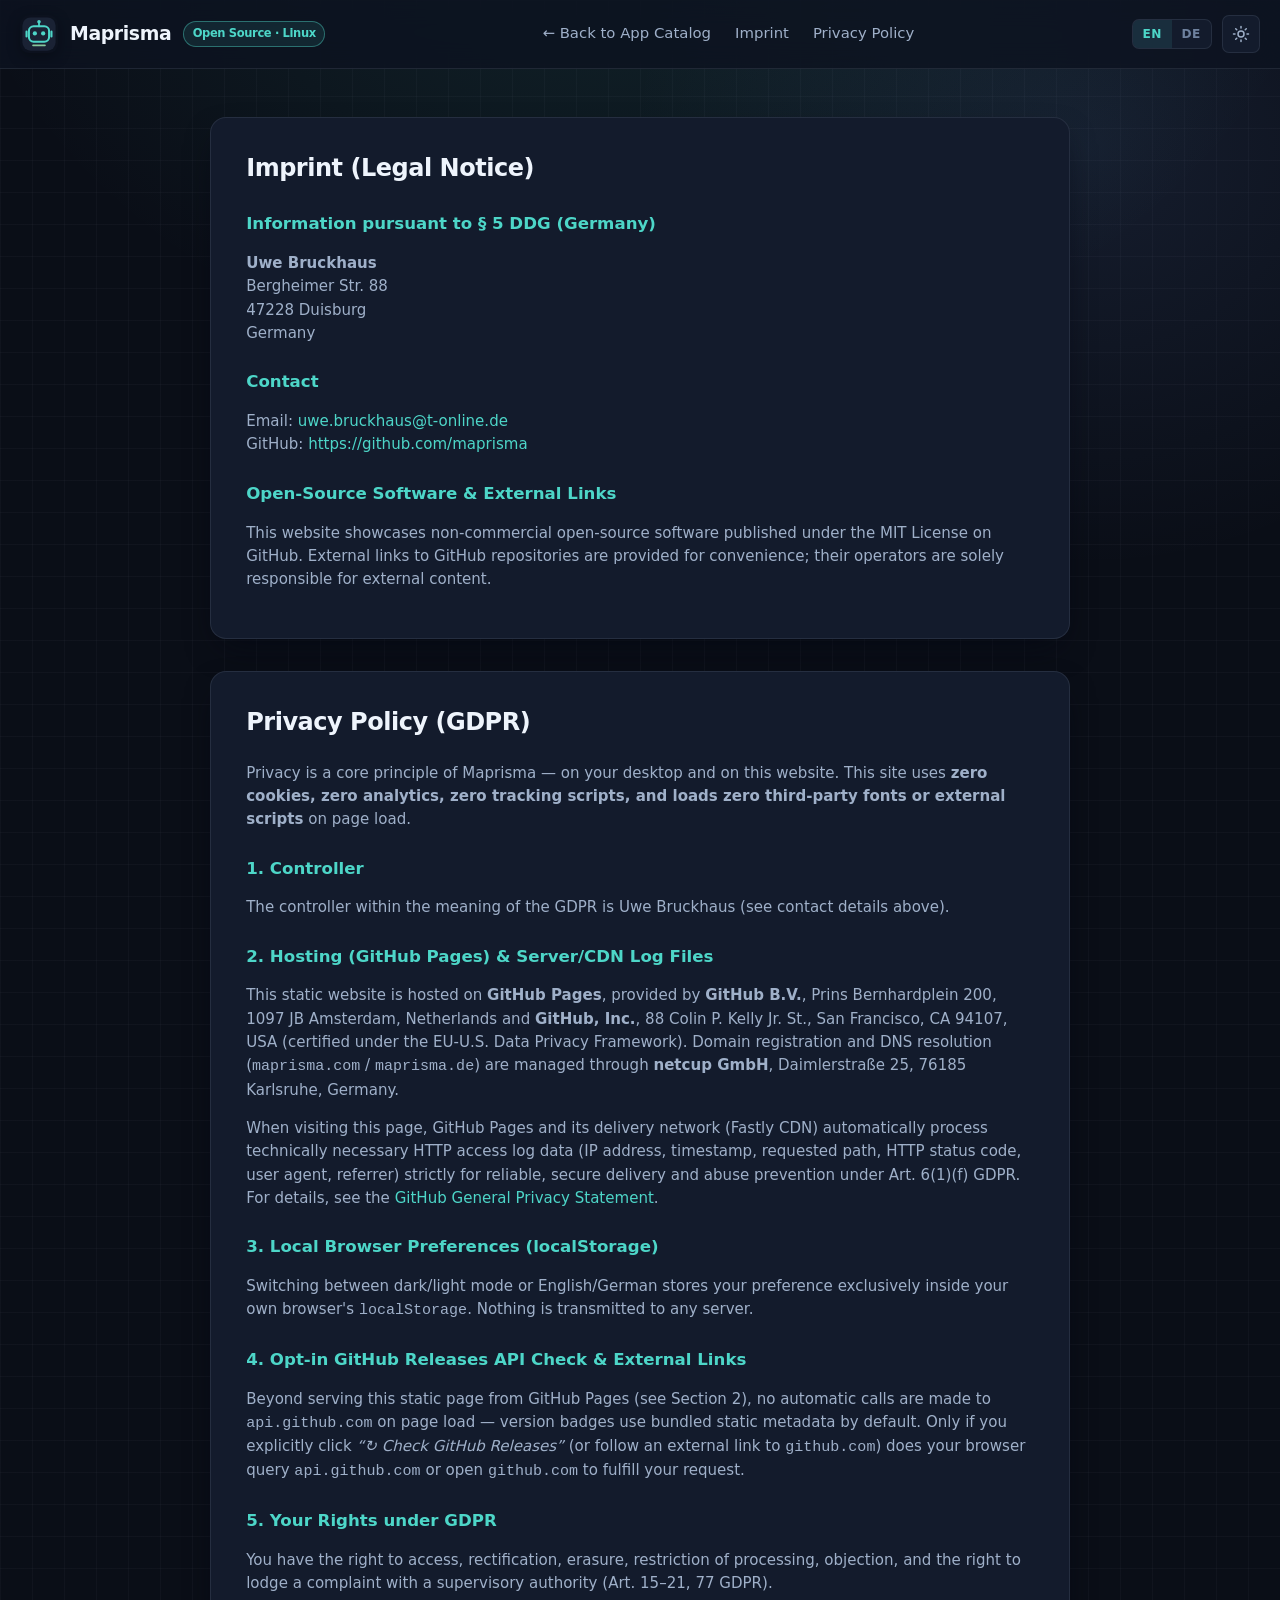
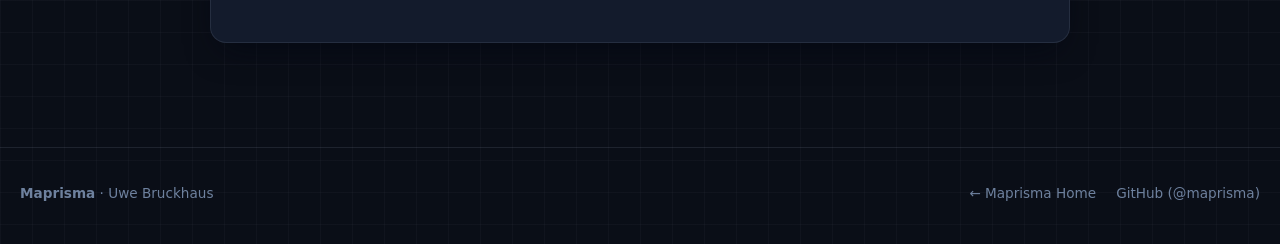
==== legal.html @ 556a0554 "Initial publish of Maprisma website" ====
<!DOCTYPE html>
<html lang="de">
<head>
  <meta charset="UTF-8" />
  <meta name="viewport" content="width=device-width, initial-scale=1.0" />
  <title>Maprisma — Impressum &amp; Datenschutz / Legal &amp; Privacy</title>
  <meta name="robots" content="noindex" />
  <link rel="icon" type="image/svg+xml" href="assets/icons/maprisma.svg" />
  <link rel="stylesheet" href="css/styles.css" />
</head>
<body>
  <header class="site-header">
    <div class="container nav-inner">
      <a href="index.html" class="brand">
        <img src="assets/icons/maprisma.svg" alt="Maprisma Logo" />
        <span>Maprisma</span>
        <span class="brand-badge">Open Source · Linux</span>
      </a>

      <nav class="nav-links" aria-label="Primary">
        <a href="index.html#apps" data-de="← Zurück zum App-Katalog" data-en="← Back to App Catalog">← Zurück zum App-Katalog</a>
        <a href="#impressum" data-de="Impressum" data-en="Imprint">Impressum</a>
        <a href="#privacy" data-de="Datenschutz" data-en="Privacy Policy">Datenschutz</a>
      </nav>

      <div class="nav-actions">
        <div class="lang-switch" role="group" aria-label="Language switcher">
          <button type="button" data-legal-lang="en">EN</button>
          <button type="button" data-legal-lang="de" class="active">DE</button>
        </div>

        <button
          type="button"
          id="legal-theme-toggle"
          class="icon-btn"
          title="Switch dark / light theme"
          aria-label="Switch dark or light theme"
        >
          <svg width="18" height="18" viewBox="0 0 24 24" fill="none" stroke="currentColor" stroke-width="2" stroke-linecap="round" stroke-linejoin="round">
            <circle cx="12" cy="12" r="4"></circle>
            <path d="M12 2v2M12 20v2M4.93 4.93l1.41 1.41M17.66 17.66l1.41 1.41M2 12h2M20 12h2M6.34 17.66l-1.41 1.41M19.07 4.93l-1.41 1.41"></path>
          </svg>
        </button>
      </div>
    </div>
  </header>

  <main class="legal-main">
    <div class="container">
      <!-- GERMAN VERSION -->
      <div id="legal-de">
        <section id="impressum" class="legal-card">
          <h1>Impressum</h1>

          <h3>Angaben gemäß § 5 DDG</h3>
          <p>
            <strong>Uwe Bruckhaus</strong><br />
            Bergheimer Str. 88<br />
            47228 Duisburg<br />
            Deutschland
          </p>

          <h3>Kontakt</h3>
          <p>
            E-Mail: <a href="mailto:uwe.bruckhaus@t-online.de" style="color: var(--accent-cyan);">uwe.bruckhaus@t-online.de</a><br />
            GitHub: <a href="https://github.com/maprisma" target="_blank" rel="noopener noreferrer" style="color: var(--accent-cyan);">https://github.com/maprisma</a>
          </p>

          <h3>Haftung für Inhalte &amp; Open-Source-Software</h3>
          <p>
            Diese Website stellt nicht-kommerzielle Open-Source-Software (veröffentlicht unter der MIT-Lizenz auf GitHub) vor. Für die Inhalte der eigenen Seiten bin ich nach den allgemeinen Gesetzen verantwortlich. Externe Links zu GitHub wurden zum Zeitpunkt der Verlinkung geprüft; für deren Inhalte sind ausschließlich deren Betreiber verantwortlich.
          </p>
        </section>

        <section id="privacy" class="legal-card">
          <h2>Datenschutzerklärung (DSGVO)</h2>
          <p>
            Der Schutz deiner persönlichen Daten ist Grundprinzip von Maprisma — sowohl in den Desktop-Apps als auch auf dieser Website. Diese Seite verwendet <strong>keine Cookies, kein Tracking, keine Analyse-Dienste und lädt beim Seitenaufruf keinerlei externe Schriftarten oder Skripte</strong>.
          </p>

          <h3>1. Verantwortlicher</h3>
          <p>
            Verantwortlicher im Sinne der Datenschutz-Grundverordnung (DSGVO) ist Uwe Bruckhaus (Kontaktdaten siehe Impressum oben).
          </p>

          <h3>2. Hosting über GitHub Pages &amp; Server-/CDN-Log-Dateien</h3>
          <p>
            Diese statische Website wird über <strong>GitHub Pages</strong> bereitgestellt, einen Dienst der <strong>GitHub B.V.</strong>, Prins Bernhardplein 200, 1097 JB Amsterdam, Niederlande bzw. der <strong>GitHub, Inc.</strong>, 88 Colin P. Kelly Jr. St., San Francisco, CA 94107, USA (zertifiziert nach dem EU-U.S. Data Privacy Framework). Die Domainregistrierung und DNS-Auflösung (<code>maprisma.com</code> / <code>maprisma.de</code>) erfolgen über die <strong>netcup GmbH</strong>, Daimlerstraße 25, 76185 Karlsruhe, Deutschland.
          </p>
          <p>
            Beim Aufruf dieser Webseite erfassen die Server bzw. das ausliefernde CDN (GitHub Pages / Fastly) technisch notwendige Zugriffsdaten in Server-Log-Dateien:
          </p>
          <ul>
            <li>IP-Adresse des anfragenden Geräts</li>
            <li>Datum und Uhrzeit der Anfrage</li>
            <li>Aufgerufene Datei / URL und HTTP-Statuscode</li>
            <li>Browsertyp/-version, Betriebssystem und ggf. Referrer-URL</li>
          </ul>
          <p>
            Rechtsgrundlage ist Art. 6 Abs. 1 lit. f DSGVO (berechtigtes Interesse an der sicheren, stabilen und performanten Bereitstellung der Website sowie der Abwehr von Missbrauch und Angriffen). Eine Zusammenführung dieser Daten mit anderen Datenquellen durch mich findet nicht statt. Weitere Informationen findest du in der <a href="https://docs.github.com/de/site-policy/privacy-policies/github-general-privacy-statement" target="_blank" rel="noopener noreferrer" style="color: var(--accent-cyan);">Datenschutzerklärung von GitHub</a>.
          </p>

          <h3>3. Lokale Einstellungen im Browser (localStorage)</h3>
          <p>
            Wenn du das Farbschema (Dunkel/Hell) oder die Sprache (DE/EN) umschaltest, speichert dein Browser diese Auswahl rein lokal auf deinem Gerät (<code>localStorage</code>). Es werden dabei keine Daten an Server übertragen.
          </p>

          <h3>4. Optionale Abfrage der GitHub-API &amp; externe Links</h3>
          <p>
            Abgesehen von der Auslieferung dieser statischen Webseite über GitHub Pages (siehe Abschnitt 2) werden beim Seitenaufruf <strong>keine</strong> automatischen Anfragen an die GitHub-API gestellt — Versionsangaben stammen standardmäßig aus den lokal eingebundenen Seitendaten. Erst wenn du aktiv auf die Schaltfläche <em>„↻ GitHub-Releases prüfen“</em> klickst (oder einem externen Link zu <code>github.com</code> folgst), fragt dein Browser <code>api.github.com</code> bzw. <code>github.com</code> ab (Art. 6 Abs. 1 lit. a/b DSGVO auf deinen ausdrücklichen Abruf hin).
          </p>

          <h3>5. Deine Rechte</h3>
          <p>
            Dir stehen nach der DSGVO die Rechte auf Auskunft (Art. 15), Berichtigung (Art. 16), Löschung (Art. 17), Einschränkung der Verarbeitung (Art. 18), Widerspruch (Art. 21) sowie Beschwerde bei einer Datenschutz-Aufsichtsbehörde (Art. 77 DSGVO) zu.
          </p>
        </section>
      </div>

      <!-- ENGLISH VERSION -->
      <div id="legal-en" style="display: none;">
        <section class="legal-card">
          <h1>Imprint (Legal Notice)</h1>

          <h3>Information pursuant to § 5 DDG (Germany)</h3>
          <p>
            <strong>Uwe Bruckhaus</strong><br />
            Bergheimer Str. 88<br />
            47228 Duisburg<br />
            Germany
          </p>

          <h3>Contact</h3>
          <p>
            Email: <a href="mailto:uwe.bruckhaus@t-online.de" style="color: var(--accent-cyan);">uwe.bruckhaus@t-online.de</a><br />
            GitHub: <a href="https://github.com/maprisma" target="_blank" rel="noopener noreferrer" style="color: var(--accent-cyan);">https://github.com/maprisma</a>
          </p>

          <h3>Open-Source Software &amp; External Links</h3>
          <p>
            This website showcases non-commercial open-source software published under the MIT License on GitHub. External links to GitHub repositories are provided for convenience; their operators are solely responsible for external content.
          </p>
        </section>

        <section class="legal-card">
          <h2>Privacy Policy (GDPR)</h2>
          <p>
            Privacy is a core principle of Maprisma — on your desktop and on this website. This site uses <strong>zero cookies, zero analytics, zero tracking scripts, and loads zero third-party fonts or external scripts</strong> on page load.
          </p>

          <h3>1. Controller</h3>
          <p>
            The controller within the meaning of the GDPR is Uwe Bruckhaus (see contact details above).
          </p>

          <h3>2. Hosting (GitHub Pages) &amp; Server/CDN Log Files</h3>
          <p>
            This static website is hosted on <strong>GitHub Pages</strong>, provided by <strong>GitHub B.V.</strong>, Prins Bernhardplein 200, 1097 JB Amsterdam, Netherlands and <strong>GitHub, Inc.</strong>, 88 Colin P. Kelly Jr. St., San Francisco, CA 94107, USA (certified under the EU-U.S. Data Privacy Framework). Domain registration and DNS resolution (<code>maprisma.com</code> / <code>maprisma.de</code>) are managed through <strong>netcup GmbH</strong>, Daimlerstraße 25, 76185 Karlsruhe, Germany.
          </p>
          <p>
            When visiting this page, GitHub Pages and its delivery network (Fastly CDN) automatically process technically necessary HTTP access log data (IP address, timestamp, requested path, HTTP status code, user agent, referrer) strictly for reliable, secure delivery and abuse prevention under Art. 6(1)(f) GDPR. For details, see the <a href="https://docs.github.com/en/site-policy/privacy-policies/github-general-privacy-statement" target="_blank" rel="noopener noreferrer" style="color: var(--accent-cyan);">GitHub General Privacy Statement</a>.
          </p>

          <h3>3. Local Browser Preferences (localStorage)</h3>
          <p>
            Switching between dark/light mode or English/German stores your preference exclusively inside your own browser's <code>localStorage</code>. Nothing is transmitted to any server.
          </p>

          <h3>4. Opt-in GitHub Releases API Check &amp; External Links</h3>
          <p>
            Beyond serving this static page from GitHub Pages (see Section 2), no automatic calls are made to <code>api.github.com</code> on page load — version badges use bundled static metadata by default. Only if you explicitly click <em>“↻ Check GitHub Releases”</em> (or follow an external link to <code>github.com</code>) does your browser query <code>api.github.com</code> or open <code>github.com</code> to fulfill your request.
          </p>

          <h3>5. Your Rights under GDPR</h3>
          <p>
            You have the right to access, rectification, erasure, restriction of processing, objection, and the right to lodge a complaint with a supervisory authority (Art. 15–21, 77 GDPR).
          </p>
        </section>
      </div>
    </div>
  </main>

  <footer class="site-footer">
    <div class="container footer-inner">
      <div>
        <strong>Maprisma</strong> · Uwe Bruckhaus
      </div>
      <div class="footer-links">
        <a href="index.html">← Maprisma Home</a>
        <a href="https://github.com/maprisma" target="_blank" rel="noopener noreferrer">GitHub (@maprisma)</a>
      </div>
    </div>
  </footer>

  <script>
    (function () {
      const savedTheme = localStorage.getItem("maprisma-site-theme") || "dark";
      if (savedTheme === "light") {
        document.documentElement.setAttribute("data-theme", "light");
      }
      document.getElementById("legal-theme-toggle").addEventListener("click", function () {
        const isLight = document.documentElement.getAttribute("data-theme") === "light";
        if (isLight) {
          document.documentElement.removeAttribute("data-theme");
          localStorage.setItem("maprisma-site-theme", "dark");
        } else {
          document.documentElement.setAttribute("data-theme", "light");
          localStorage.setItem("maprisma-site-theme", "light");
        }
      });

      function setLegalLang(lang) {
        document.documentElement.lang = lang;
        document.getElementById("legal-de").style.display = lang === "de" ? "block" : "none";
        document.getElementById("legal-en").style.display = lang === "en" ? "block" : "none";
        document.querySelectorAll("[data-legal-lang]").forEach(function (btn) {
          btn.classList.toggle("active", btn.dataset.legalLang === lang);
        });
        document.querySelectorAll("[data-de]").forEach(function (el) {
          el.textContent = lang === "de" ? el.dataset.de : el.dataset.en;
        });
        localStorage.setItem("maprisma-site-lang", lang);
      }

      const initLang = localStorage.getItem("maprisma-site-lang") ||
        ((navigator.language || "").toLowerCase().startsWith("de") ? "de" : "en");
      setLegalLang(initLang === "en" ? "en" : "de");

      document.querySelectorAll("[data-legal-lang]").forEach(function (btn) {
        btn.addEventListener("click", function () {
          setLegalLang(btn.dataset.legalLang);
        });
      });
    })();
  </script>
</body>
</html>
---- css/styles.css ----
/* ==========================================================================
   Maprisma Showcase — Modern Prismatic Stylesheet
   Zero external requests (100% self-contained & GDPR/DSGVO friendly)
   ========================================================================== */

:root {
  --bg-base: #0a0e17;
  --bg-elevated: #111827;
  --bg-card: #131b2c;
  --bg-card-hover: #172136;
  --bg-surface: #0d1320;
  --bg-pill: rgba(77, 214, 200, 0.1);
  --bg-glass: rgba(13, 19, 32, 0.82);

  --border-subtle: rgba(148, 163, 184, 0.14);
  --border-strong: rgba(77, 214, 200, 0.42);
  --grid-line: rgba(148, 163, 184, 0.045);

  --text-primary: #eef4fc;
  --text-secondary: #9fb0c9;
  --text-muted: #6e819e;

  --accent-cyan: #4dd6c8;
  --accent-mint: #86c79c;
  --accent-blue: #7aa2f7;
  --accent-violet: #bb9af7;
  --accent-text-on-cyan: #08121e;

  --shadow-card: 0 14px 34px -12px rgba(2, 6, 16, 0.72);
  --shadow-hover: 0 22px 48px -12px rgba(4, 12, 28, 0.9), 0 0 0 1px rgba(77, 214, 200, 0.28);

  --radius-lg: 16px;
  --radius-md: 11px;
  --radius-sm: 7px;

  --font-sans: "Inter", ui-sans-serif, system-ui, -apple-system, BlinkMacSystemFont, "Segoe UI", Roboto, sans-serif;
  --font-mono: "JetBrains Mono", ui-monospace, SFMono-Regular, Menlo, Monaco, Consolas, monospace;
}

[data-theme="light"] {
  --bg-base: #f4f7fb;
  --bg-elevated: #ffffff;
  --bg-card: #ffffff;
  --bg-card-hover: #f9fbff;
  --bg-surface: #edf2f9;
  --bg-pill: rgba(15, 138, 127, 0.1);
  --bg-glass: rgba(244, 247, 251, 0.86);

  --border-subtle: rgba(15, 23, 42, 0.11);
  --border-strong: rgba(15, 138, 127, 0.45);
  --grid-line: rgba(15, 23, 42, 0.04);

  --text-primary: #0f172a;
  --text-secondary: #475569;
  --text-muted: #64748b;

  --accent-cyan: #0d9488;
  --accent-mint: #15803d;
  --accent-blue: #2563eb;
  --accent-violet: #7c3aed;
  --accent-text-on-cyan: #ffffff;

  --shadow-card: 0 10px 28px -10px rgba(15, 23, 42, 0.09);
  --shadow-hover: 0 20px 38px -12px rgba(15, 23, 42, 0.16), 0 0 0 1px rgba(13, 148, 136, 0.35);
}

*,
*::before,
*::after {
  box-sizing: border-box;
}

html {
  scroll-behavior: smooth;
}

body {
  margin: 0;
  font-family: var(--font-sans);
  background-color: var(--bg-base);
  background-image:
    radial-gradient(ellipse 80% 45% at 50% -10%, rgba(77, 214, 200, 0.13), transparent 70%),
    radial-gradient(ellipse 55% 35% at 85% 8%, rgba(122, 162, 247, 0.1), transparent 65%),
    linear-gradient(to right, var(--grid-line) 1px, transparent 1px),
    linear-gradient(to bottom, var(--grid-line) 1px, transparent 1px);
  background-size: 100% 100%, 100% 100%, 32px 32px, 32px 32px;
  color: var(--text-primary);
  line-height: 1.55;
  -webkit-font-smoothing: antialiased;
}

a {
  color: inherit;
  text-decoration: none;
}

button {
  font-family: inherit;
  cursor: pointer;
}

.container {
  width: min(1320px, calc(100% - 2.5rem));
  margin-inline: auto;
}

/* ==========================================================================
   Sticky Top Navigation
   ========================================================================== */

.site-header {
  position: sticky;
  top: 0;
  z-index: 50;
  backdrop-filter: blur(14px);
  -webkit-backdrop-filter: blur(14px);
  background: var(--bg-glass);
  border-bottom: 1px solid var(--border-subtle);
}

.nav-inner {
  display: flex;
  align-items: center;
  justify-content: space-between;
  gap: 1rem;
  min-height: 68px;
}

.brand {
  display: inline-flex;
  align-items: center;
  gap: 0.75rem;
  font-weight: 700;
  font-size: 1.18rem;
  letter-spacing: -0.02em;
}

.brand img {
  width: 38px;
  height: 38px;
  border-radius: 9px;
  box-shadow: 0 4px 14px rgba(0, 0, 0, 0.28);
}

.brand-badge {
  font-size: 0.72rem;
  font-weight: 600;
  padding: 0.18rem 0.52rem;
  border-radius: 999px;
  background: var(--bg-pill);
  color: var(--accent-cyan);
  border: 1px solid var(--border-strong);
}

.nav-links {
  display: flex;
  align-items: center;
  gap: 1.5rem;
  font-size: 0.93rem;
  font-weight: 500;
  color: var(--text-secondary);
}

.nav-links a:hover {
  color: var(--text-primary);
}

.nav-actions {
  display: flex;
  align-items: center;
  gap: 0.65rem;
}

.icon-btn {
  display: inline-flex;
  align-items: center;
  justify-content: center;
  width: 38px;
  height: 38px;
  border-radius: var(--radius-sm);
  border: 1px solid var(--border-subtle);
  background: var(--bg-card);
  color: var(--text-secondary);
  transition: border-color 0.18s ease, color 0.18s ease, transform 0.18s ease;
}

.icon-btn:hover {
  color: var(--text-primary);
  border-color: var(--border-strong);
}

/* ==========================================================================
   Buttons
   ========================================================================== */

.btn {
  display: inline-flex;
  align-items: center;
  justify-content: center;
  gap: 0.5rem;
  padding: 0.58rem 1.05rem;
  border-radius: var(--radius-sm);
  font-size: 0.88rem;
  font-weight: 600;
  border: 1px solid transparent;
  transition: all 0.18s ease;
  white-space: nowrap;
}

.btn svg {
  width: 16px;
  height: 16px;
  flex-shrink: 0;
}

.btn-primary {
  background: var(--accent-cyan);
  color: var(--accent-text-on-cyan);
}

.btn-primary:hover {
  filter: brightness(1.08);
  transform: translateY(-1px);
}

.btn-secondary {
  background: var(--bg-elevated);
  color: var(--text-primary);
  border-color: var(--border-subtle);
}

.btn-secondary:hover {
  border-color: var(--border-strong);
  background: var(--bg-card-hover);
}

.btn-ghost {
  background: transparent;
  color: var(--text-secondary);
  border-color: var(--border-subtle);
}

.btn-ghost:hover {
  color: var(--accent-cyan);
  border-color: var(--border-strong);
}

/* ==========================================================================
   Hero Section
   ========================================================================== */

.hero {
  padding: 4.2rem 0 2.6rem;
}

.hero-grid {
  display: grid;
  grid-template-columns: 1.15fr 0.85fr;
  gap: 2.5rem;
  align-items: center;
}

.eyebrow {
  display: inline-flex;
  align-items: center;
  gap: 0.5rem;
  padding: 0.3rem 0.78rem;
  border-radius: 999px;
  background: var(--bg-pill);
  border: 1px solid var(--border-strong);
  color: var(--accent-cyan);
  font-size: 0.8rem;
  font-weight: 600;
  margin-bottom: 1.1rem;
}

.eyebrow-dot {
  width: 7px;
  height: 7px;
  border-radius: 50%;
  background: var(--accent-mint);
  box-shadow: 0 0 10px var(--accent-mint);
}

.hero h1 {
  margin: 0 0 1rem;
  font-size: clamp(2.15rem, 4.1vw, 3.35rem);
  line-height: 1.12;
  letter-spacing: -0.03em;
}

.gradient-text {
  background: linear-gradient(120deg, var(--accent-cyan) 0%, var(--accent-mint) 48%, var(--accent-blue) 100%);
  -webkit-background-clip: text;
  background-clip: text;
  color: transparent;
}

.hero-lead {
  margin: 0 0 1.65rem;
  font-size: 1.08rem;
  color: var(--text-secondary);
  max-width: 62ch;
}

.hero-cta {
  display: flex;
  flex-wrap: wrap;
  gap: 0.75rem;
  margin-bottom: 1.9rem;
}

.hero-stats {
  display: flex;
  flex-wrap: wrap;
  gap: 1.6rem;
  padding-top: 1.25rem;
  border-top: 1px solid var(--border-subtle);
}

.stat-item strong {
  display: block;
  font-size: 1.25rem;
  font-weight: 700;
  color: var(--text-primary);
}

.stat-item span {
  font-size: 0.82rem;
  color: var(--text-muted);
}

.hero-showcase {
  position: relative;
  border-radius: var(--radius-lg);
  overflow: hidden;
  border: 1px solid var(--border-strong);
  background: var(--bg-surface);
  box-shadow: var(--shadow-hover);
  cursor: pointer;
}

.hero-showcase img {
  display: block;
  width: 100%;
  height: auto;
}

.hero-showcase-caption {
  display: flex;
  align-items: center;
  justify-content: space-between;
  gap: 0.75rem;
  padding: 0.7rem 1rem;
  background: var(--bg-card);
  border-top: 1px solid var(--border-subtle);
  font-size: 0.8rem;
  color: var(--text-secondary);
}

.hero-showcase-caption span:last-child {
  color: var(--accent-cyan);
  font-weight: 600;
}

/* ==========================================================================
   Filter & Search Toolbar
   ========================================================================== */

.catalog-section {
  padding: 1.5rem 0 4rem;
}

.toolbar {
  display: flex;
  flex-direction: column;
  gap: 1rem;
  padding: 1.15rem 1.25rem;
  margin-bottom: 1.8rem;
  border-radius: var(--radius-lg);
  background: var(--bg-card);
  border: 1px solid var(--border-subtle);
  box-shadow: var(--shadow-card);
}

.toolbar-top {
  display: flex;
  flex-wrap: wrap;
  align-items: center;
  justify-content: space-between;
  gap: 0.85rem;
}

.filter-tabs {
  display: flex;
  flex-wrap: wrap;
  gap: 0.45rem;
}

.filter-chip {
  padding: 0.44rem 0.88rem;
  border-radius: 999px;
  font-size: 0.83rem;
  font-weight: 600;
  background: var(--bg-surface);
  color: var(--text-secondary);
  border: 1px solid var(--border-subtle);
  transition: all 0.16s ease;
}

.filter-chip:hover {
  color: var(--text-primary);
  border-color: var(--border-strong);
}

.filter-chip.active {
  background: var(--accent-cyan);
  color: var(--accent-text-on-cyan);
  border-color: var(--accent-cyan);
}

.toolbar-right {
  display: flex;
  align-items: center;
  gap: 0.65rem;
  flex-wrap: wrap;
}

.search-box {
  position: relative;
  min-width: 250px;
}

.search-box svg {
  position: absolute;
  left: 0.78rem;
  top: 50%;
  transform: translateY(-50%);
  width: 15px;
  height: 15px;
  color: var(--text-muted);
  pointer-events: none;
}

.search-box input {
  width: 100%;
  padding: 0.5rem 0.85rem 0.5rem 2.25rem;
  border-radius: var(--radius-sm);
  border: 1px solid var(--border-subtle);
  background: var(--bg-surface);
  color: var(--text-primary);
  font-size: 0.86rem;
  font-family: inherit;
}

.search-box input:focus {
  outline: none;
  border-color: var(--accent-cyan);
}

.desktop-filter {
  padding: 0.48rem 0.75rem;
  border-radius: var(--radius-sm);
  border: 1px solid var(--border-subtle);
  background: var(--bg-surface);
  color: var(--text-primary);
  font-size: 0.84rem;
  font-family: inherit;
}

.view-toggle {
  display: inline-flex;
  border: 1px solid var(--border-subtle);
  border-radius: var(--radius-sm);
  overflow: hidden;
  background: var(--bg-surface);
}

.view-toggle button {
  border: 0;
  background: transparent;
  color: var(--text-muted);
  padding: 0.44rem 0.65rem;
  font-size: 0.78rem;
  font-weight: 600;
}

.view-toggle button.active {
  background: var(--bg-pill);
  color: var(--accent-cyan);
}

.toolbar-meta {
  display: flex;
  align-items: center;
  justify-content: space-between;
  font-size: 0.82rem;
  color: var(--text-muted);
}

/* ==========================================================================
   App Cards Grid (Screenshot + Short Description + GitHub Actions)
   ========================================================================== */

.apps-grid {
  display: grid;
  grid-template-columns: repeat(2, minmax(0, 1fr));
  gap: 1.5rem;
}

.apps-grid.cols-3 {
  grid-template-columns: repeat(3, minmax(0, 1fr));
}

.app-card {
  display: flex;
  flex-direction: column;
  border-radius: var(--radius-lg);
  background: var(--bg-card);
  border: 1px solid var(--border-subtle);
  box-shadow: var(--shadow-card);
  overflow: hidden;
  transition: transform 0.2s ease, box-shadow 0.2s ease, border-color 0.2s ease;
}

.app-card:hover {
  transform: translateY(-3px);
  border-color: var(--border-strong);
  box-shadow: var(--shadow-hover);
}

/* Screenshot Media Area */
.card-media {
  position: relative;
  aspect-ratio: 16 / 10;
  background: #0a0f1a;
  border-bottom: 1px solid var(--border-subtle);
  overflow: hidden;
  user-select: none;
}

.card-media img {
  width: 100%;
  height: 100%;
  object-fit: cover;
  object-position: top center;
  display: block;
  cursor: zoom-in;
  transition: transform 0.3s ease;
}

.app-card:hover .card-media img {
  transform: scale(1.015);
}

.media-badge-top {
  position: absolute;
  top: 0.65rem;
  left: 0.65rem;
  right: 0.65rem;
  display: flex;
  align-items: center;
  justify-content: space-between;
  pointer-events: none;
}

.shot-counter,
.zoom-pill {
  pointer-events: auto;
  padding: 0.22rem 0.56rem;
  border-radius: 999px;
  background: rgba(10, 14, 23, 0.78);
  backdrop-filter: blur(6px);
  color: #e2e8f0;
  border: 1px solid rgba(255, 255, 255, 0.14);
  font-size: 0.72rem;
  font-weight: 600;
}

.zoom-pill {
  cursor: pointer;
  opacity: 0;
  transition: opacity 0.18s ease;
}

.card-media:hover .zoom-pill {
  opacity: 1;
}

.media-nav {
  position: absolute;
  top: 50%;
  transform: translateY(-50%);
  width: 32px;
  height: 32px;
  border-radius: 50%;
  border: 1px solid rgba(255, 255, 255, 0.2);
  background: rgba(10, 14, 23, 0.78);
  color: #ffffff;
  display: flex;
  align-items: center;
  justify-content: center;
  opacity: 0;
  transition: opacity 0.18s ease, background 0.18s ease;
}

.card-media:hover .media-nav {
  opacity: 1;
}

.media-nav:hover {
  background: var(--accent-cyan);
  color: #08121e;
}

.media-nav.prev {
  left: 0.6rem;
}

.media-nav.next {
  right: 0.6rem;
}

.media-dots {
  position: absolute;
  bottom: 0.55rem;
  left: 50%;
  transform: translateX(-50%);
  display: flex;
  gap: 0.35rem;
  padding: 0.25rem 0.5rem;
  border-radius: 999px;
  background: rgba(10, 14, 23, 0.72);
  backdrop-filter: blur(4px);
}

.media-dot {
  width: 7px;
  height: 7px;
  padding: 0;
  border-radius: 50%;
  border: 0;
  background: rgba(255, 255, 255, 0.35);
  transition: all 0.16s ease;
}

.media-dot.active {
  width: 18px;
  border-radius: 999px;
  background: var(--accent-cyan);
}

/* Card Body */
.card-body {
  display: flex;
  flex-direction: column;
  flex: 1;
  padding: 1.25rem 1.35rem 1.35rem;
}

.card-header {
  display: flex;
  align-items: flex-start;
  gap: 0.85rem;
  margin-bottom: 0.75rem;
}

.card-icon {
  width: 46px;
  height: 46px;
  border-radius: 11px;
  flex-shrink: 0;
}

.card-title-wrap {
  flex: 1;
  min-width: 0;
}

.card-title-row {
  display: flex;
  align-items: center;
  justify-content: space-between;
  gap: 0.5rem;
  flex-wrap: wrap;
}

.card-title {
  margin: 0;
  font-size: 1.16rem;
  font-weight: 700;
  letter-spacing: -0.015em;
}

.category-tag {
  font-size: 0.7rem;
  font-weight: 600;
  padding: 0.16rem 0.52rem;
  border-radius: 999px;
  background: var(--bg-pill);
  color: var(--accent-cyan);
}

.card-tagline {
  margin: 0.18rem 0 0;
  font-size: 0.85rem;
  font-weight: 500;
  color: var(--accent-mint);
}

.card-desc {
  margin: 0.35rem 0 0.9rem;
  font-size: 0.9rem;
  color: var(--text-secondary);
}

.card-highlights {
  list-style: none;
  padding: 0;
  margin: 0 0 1rem;
  display: flex;
  flex-direction: column;
  gap: 0.32rem;
}

.card-highlights li {
  font-size: 0.81rem;
  color: var(--text-secondary);
  display: flex;
  align-items: baseline;
  gap: 0.45rem;
}

.card-highlights li::before {
  content: "✦";
  color: var(--accent-cyan);
  font-size: 0.72rem;
  flex-shrink: 0;
}

.card-meta-pills {
  display: flex;
  flex-wrap: wrap;
  gap: 0.38rem;
  margin-top: auto;
  padding-bottom: 1rem;
}

.desktop-pill,
.tech-pill {
  font-size: 0.71rem;
  font-weight: 600;
  padding: 0.18rem 0.5rem;
  border-radius: 6px;
  background: var(--bg-surface);
  border: 1px solid var(--border-subtle);
  color: var(--text-muted);
}

.tech-pill {
  font-family: var(--font-mono);
  color: var(--text-secondary);
}

.card-actions {
  display: flex;
  flex-wrap: wrap;
  gap: 0.55rem;
  padding-top: 0.95rem;
  border-top: 1px solid var(--border-subtle);
}

.card-actions .btn {
  flex: 1;
  padding: 0.5rem 0.8rem;
  font-size: 0.83rem;
}

/* ==========================================================================
   Install Guide Section
   ========================================================================== */

.install-section {
  padding: 3.5rem 0 4.5rem;
  border-top: 1px solid var(--border-subtle);
}

.section-heading {
  margin-bottom: 2rem;
}

.section-heading h2 {
  margin: 0 0 0.45rem;
  font-size: clamp(1.6rem, 2.8vw, 2.15rem);
  letter-spacing: -0.02em;
}

.section-heading p {
  margin: 0;
  color: var(--text-secondary);
  max-width: 68ch;
}

.install-grid {
  display: grid;
  grid-template-columns: repeat(3, minmax(0, 1fr));
  gap: 1.25rem;
}

.install-card {
  padding: 1.4rem;
  border-radius: var(--radius-lg);
  background: var(--bg-card);
  border: 1px solid var(--border-subtle);
  display: flex;
  flex-direction: column;
  gap: 0.75rem;
}

.install-step {
  display: inline-flex;
  align-items: center;
  justify-content: center;
  width: 28px;
  height: 28px;
  border-radius: 8px;
  background: var(--bg-pill);
  color: var(--accent-cyan);
  font-weight: 700;
  font-size: 0.85rem;
}

.install-card h3 {
  margin: 0;
  font-size: 1.06rem;
}

.install-card p {
  margin: 0;
  font-size: 0.88rem;
  color: var(--text-secondary);
}

.code-block {
  position: relative;
  margin-top: auto;
  padding: 0.85rem 0.95rem;
  border-radius: var(--radius-md);
  background: #080c14;
  border: 1px solid rgba(148, 163, 184, 0.18);
  color: #d8e4f6;
  font-family: var(--font-mono);
  font-size: 0.77rem;
  line-height: 1.6;
  overflow-x: auto;
}

.code-block pre {
  margin: 0;
  white-space: pre-wrap;
  word-break: break-word;
}

.copy-inline-btn {
  position: absolute;
  top: 0.5rem;
  right: 0.5rem;
  padding: 0.22rem 0.55rem;
  border-radius: 6px;
  border: 1px solid rgba(255, 255, 255, 0.16);
  background: rgba(255, 255, 255, 0.08);
  color: #e2e8f0;
  font-size: 0.7rem;
  font-weight: 600;
}

.copy-inline-btn:hover {
  background: var(--accent-cyan);
  color: #08121e;
}

/* ==========================================================================
   Footer
   ========================================================================== */

.site-footer {
  padding: 2.2rem 0 2.8rem;
  border-top: 1px solid var(--border-subtle);
  color: var(--text-muted);
  font-size: 0.85rem;
}

.footer-inner {
  display: flex;
  flex-wrap: wrap;
  align-items: center;
  justify-content: space-between;
  gap: 1rem;
}

.footer-links {
  display: flex;
  flex-wrap: wrap;
  gap: 1.25rem;
}

.footer-links a:hover {
  color: var(--accent-cyan);
}

/* ==========================================================================
   Modals (Screenshot Lightbox & Quick Install)
   ========================================================================== */

.modal-backdrop {
  position: fixed;
  inset: 0;
  z-index: 100;
  background: rgba(5, 8, 15, 0.86);
  backdrop-filter: blur(8px);
  display: flex;
  align-items: center;
  justify-content: center;
  padding: 1.25rem;
  opacity: 0;
  pointer-events: none;
  transition: opacity 0.18s ease;
}

.modal-backdrop.open {
  opacity: 1;
  pointer-events: auto;
}

.modal-panel {
  width: min(1060px, 100%);
  max-height: 92vh;
  overflow-y: auto;
  border-radius: var(--radius-lg);
  background: var(--bg-card);
  border: 1px solid var(--border-strong);
  box-shadow: 0 25px 65px rgba(0, 0, 0, 0.75);
}

.modal-panel.narrow {
  width: min(640px, 100%);
}

.modal-head {
  display: flex;
  align-items: center;
  justify-content: space-between;
  gap: 1rem;
  padding: 1rem 1.25rem;
  border-bottom: 1px solid var(--border-subtle);
}

.modal-head h3 {
  margin: 0;
  font-size: 1.05rem;
}

.lightbox-stage {
  position: relative;
  background: #070b12;
  display: flex;
  align-items: center;
  justify-content: center;
  min-height: 360px;
  max-height: 70vh;
}

.lightbox-stage img {
  max-width: 100%;
  max-height: 70vh;
  width: auto;
  height: auto;
  display: block;
}

.lightbox-stage .media-nav {
  opacity: 1;
  width: 40px;
  height: 40px;
}

.lightbox-foot {
  padding: 0.9rem 1.25rem;
  display: flex;
  flex-wrap: wrap;
  align-items: center;
  justify-content: space-between;
  gap: 0.75rem;
  font-size: 0.88rem;
  color: var(--text-secondary);
}

.install-modal-body {
  padding: 1.35rem;
  display: flex;
  flex-direction: column;
  gap: 1rem;
}

.install-modal-body p {
  margin: 0;
  font-size: 0.9rem;
  color: var(--text-secondary);
}

.empty-state {
  grid-column: 1 / -1;
  text-align: center;
  padding: 3.5rem 1rem;
  border-radius: var(--radius-lg);
  border: 1px dashed var(--border-subtle);
  color: var(--text-secondary);
}

/* ==========================================================================
   Language Switcher, Version Badges & Legal Page
   ========================================================================== */

.lang-switch {
  display: inline-flex;
  align-items: center;
  border-radius: var(--radius-sm);
  border: 1px solid var(--border-subtle);
  background: var(--bg-card);
  overflow: hidden;
}

.lang-switch button {
  border: 0;
  background: transparent;
  color: var(--text-muted);
  padding: 0.44rem 0.62rem;
  font-size: 0.76rem;
  font-weight: 700;
  letter-spacing: 0.03em;
  transition: all 0.16s ease;
}

.lang-switch button:hover {
  color: var(--text-primary);
}

.lang-switch button.active {
  background: var(--bg-pill);
  color: var(--accent-cyan);
}

.card-badges {
  display: inline-flex;
  align-items: center;
  gap: 0.35rem;
  flex-wrap: wrap;
}

.version-pill {
  font-family: var(--font-mono);
  font-size: 0.7rem;
  font-weight: 600;
  padding: 0.14rem 0.48rem;
  border-radius: 999px;
  background: rgba(134, 199, 156, 0.14);
  color: var(--accent-mint);
  border: 1px solid rgba(134, 199, 156, 0.34);
}

.star-pill {
  font-family: var(--font-mono);
  font-size: 0.7rem;
  font-weight: 600;
  padding: 0.14rem 0.46rem;
  border-radius: 999px;
  background: rgba(122, 162, 247, 0.14);
  color: var(--accent-blue);
  border: 1px solid rgba(122, 162, 247, 0.3);
}

.sync-btn {
  padding: 0.44rem 0.76rem;
  border-radius: var(--radius-sm);
  border: 1px solid var(--border-subtle);
  background: var(--bg-surface);
  color: var(--text-secondary);
  font-size: 0.79rem;
  font-weight: 600;
  transition: all 0.16s ease;
}

.sync-btn:hover:not(:disabled) {
  color: var(--accent-cyan);
  border-color: var(--border-strong);
}

.sync-btn.synced {
  color: var(--accent-mint);
  border-color: rgba(134, 199, 156, 0.4);
}

.legal-main {
  padding: 3rem 0 4.5rem;
}

.legal-card {
  max-width: 860px;
  margin: 0 auto 2rem;
  padding: 2rem 2.2rem;
  border-radius: var(--radius-lg);
  background: var(--bg-card);
  border: 1px solid var(--border-subtle);
  box-shadow: var(--shadow-card);
}

.legal-card h1,
.legal-card h2 {
  margin-top: 0;
  letter-spacing: -0.02em;
}

.legal-card h3 {
  margin: 1.5rem 0 0.45rem;
  font-size: 1.04rem;
  color: var(--accent-cyan);
}

.legal-card p,
.legal-card li {
  color: var(--text-secondary);
  font-size: 0.94rem;
}

.placeholder-note {
  padding: 0.75rem 1rem;
  border-radius: var(--radius-sm);
  background: rgba(255, 158, 100, 0.12);
  border: 1px solid rgba(255, 158, 100, 0.38);
  color: #ffb884;
  font-size: 0.85rem;
  margin-bottom: 1.25rem;
}

[data-theme="light"] .placeholder-note {
  color: #b45309;
  background: rgba(245, 158, 11, 0.12);
}

/* ==========================================================================
   Responsive Breakpoints
   ========================================================================== */

@media (max-width: 1060px) {
  .hero-grid {
    grid-template-columns: 1fr;
  }
  .apps-grid.cols-3 {
    grid-template-columns: repeat(2, minmax(0, 1fr));
  }
  .install-grid {
    grid-template-columns: 1fr;
  }
}

@media (max-width: 740px) {
  .nav-links {
    display: none;
  }
  .apps-grid,
  .apps-grid.cols-3 {
    grid-template-columns: 1fr;
  }
  .search-box {
    min-width: 100%;
  }
  .toolbar-right {
    width: 100%;
  }
}
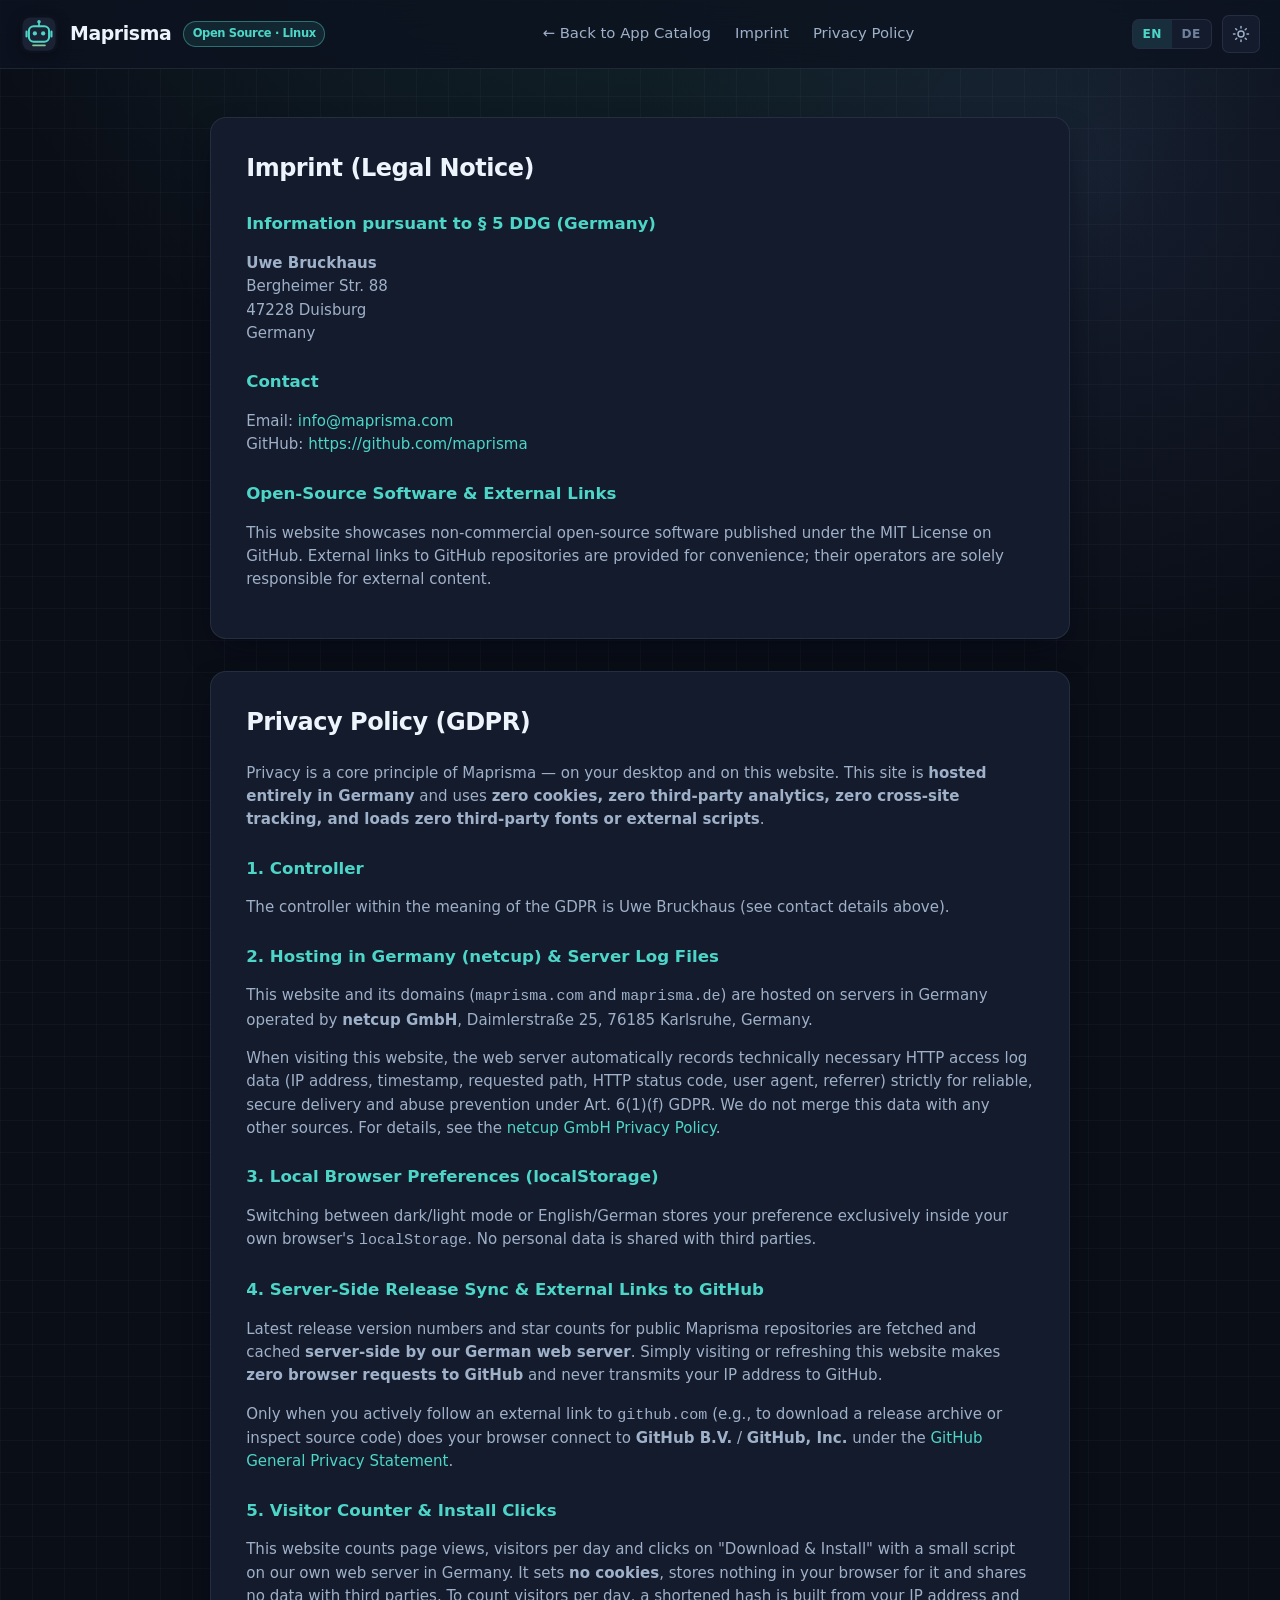
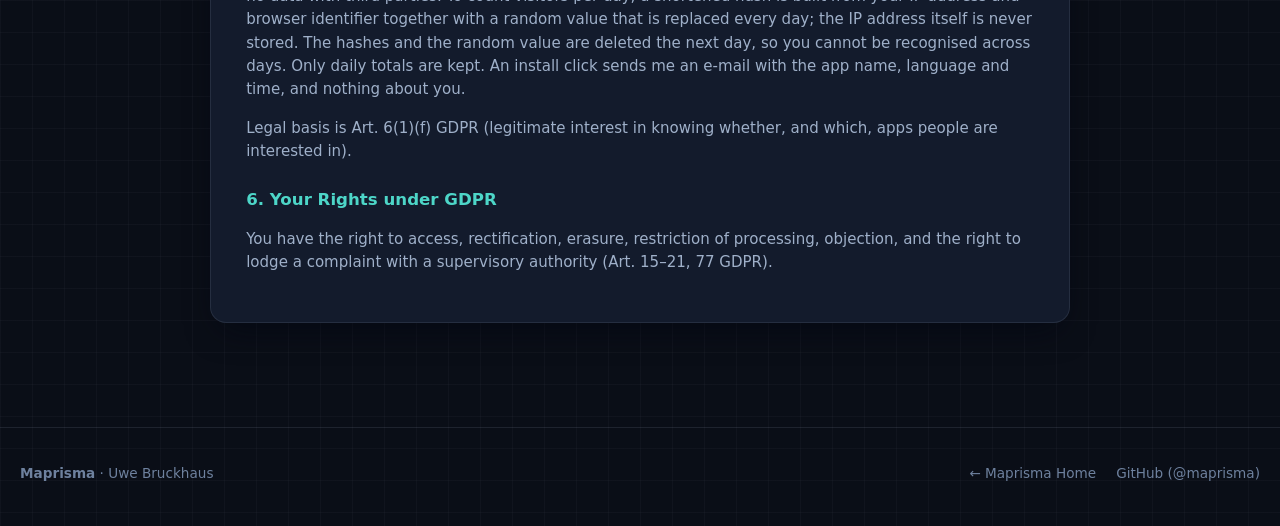
==== commit a9839f67: "Move website to Netcup hosting, add cookieless counter and install mails - deploy.sh: tar-over-SSH d" ====
--- a/legal.html
+++ b/legal.html
@@ -62,7 +62,7 @@
 
           <h3>Kontakt</h3>
           <p>
-            E-Mail: <a href="mailto:uwe.bruckhaus@t-online.de" style="color: var(--accent-cyan);">uwe.bruckhaus@t-online.de</a><br />
+            E-Mail: <a href="mailto:info@maprisma.com" style="color: var(--accent-cyan);">info@maprisma.com</a><br />
             GitHub: <a href="https://github.com/maprisma" target="_blank" rel="noopener noreferrer" style="color: var(--accent-cyan);">https://github.com/maprisma</a>
           </p>
 
@@ -75,7 +75,7 @@
         <section id="privacy" class="legal-card">
           <h2>Datenschutzerklärung (DSGVO)</h2>
           <p>
-            Der Schutz deiner persönlichen Daten ist Grundprinzip von Maprisma — sowohl in den Desktop-Apps als auch auf dieser Website. Diese Seite verwendet <strong>keine Cookies, kein Tracking, keine Analyse-Dienste und lädt beim Seitenaufruf keinerlei externe Schriftarten oder Skripte</strong>.
+            Der Schutz deiner persönlichen Daten ist Grundprinzip von Maprisma — sowohl in den Desktop-Apps als auch auf dieser Website. Diese Seite wird <strong>vollständig in Deutschland gehostet</strong> und verwendet <strong>keine Cookies, kein Tracking über Websites hinweg, keine Analyse-Dienste von Drittanbietern und lädt beim Seitenaufruf keinerlei externe Schriftarten oder Drittanbieter-Skripte</strong>.
           </p>
 
           <h3>1. Verantwortlicher</h3>
@@ -83,12 +83,12 @@
             Verantwortlicher im Sinne der Datenschutz-Grundverordnung (DSGVO) ist Uwe Bruckhaus (Kontaktdaten siehe Impressum oben).
           </p>
 
-          <h3>2. Hosting über GitHub Pages &amp; Server-/CDN-Log-Dateien</h3>
-          <p>
-            Diese statische Website wird über <strong>GitHub Pages</strong> bereitgestellt, einen Dienst der <strong>GitHub B.V.</strong>, Prins Bernhardplein 200, 1097 JB Amsterdam, Niederlande bzw. der <strong>GitHub, Inc.</strong>, 88 Colin P. Kelly Jr. St., San Francisco, CA 94107, USA (zertifiziert nach dem EU-U.S. Data Privacy Framework). Die Domainregistrierung und DNS-Auflösung (<code>maprisma.com</code> / <code>maprisma.de</code>) erfolgen über die <strong>netcup GmbH</strong>, Daimlerstraße 25, 76185 Karlsruhe, Deutschland.
-          </p>
-          <p>
-            Beim Aufruf dieser Webseite erfassen die Server bzw. das ausliefernde CDN (GitHub Pages / Fastly) technisch notwendige Zugriffsdaten in Server-Log-Dateien:
+          <h3>2. Hosting in Deutschland (netcup) &amp; Server-Log-Dateien</h3>
+          <p>
+            Diese Website sowie die zugehörigen Domains (<code>maprisma.com</code> und <code>maprisma.de</code>) werden auf Servern in Deutschland bei der <strong>netcup GmbH</strong>, Daimlerstraße 25, 76185 Karlsruhe, Deutschland gehostet.
+          </p>
+          <p>
+            Beim Aufruf dieser Webseite erfasst der Webserver technisch notwendige Zugriffsdaten in Server-Log-Dateien:
           </p>
           <ul>
             <li>IP-Adresse des anfragenden Geräts</li>
@@ -97,20 +97,31 @@
             <li>Browsertyp/-version, Betriebssystem und ggf. Referrer-URL</li>
           </ul>
           <p>
-            Rechtsgrundlage ist Art. 6 Abs. 1 lit. f DSGVO (berechtigtes Interesse an der sicheren, stabilen und performanten Bereitstellung der Website sowie der Abwehr von Missbrauch und Angriffen). Eine Zusammenführung dieser Daten mit anderen Datenquellen durch mich findet nicht statt. Weitere Informationen findest du in der <a href="https://docs.github.com/de/site-policy/privacy-policies/github-general-privacy-statement" target="_blank" rel="noopener noreferrer" style="color: var(--accent-cyan);">Datenschutzerklärung von GitHub</a>.
+            Rechtsgrundlage ist Art. 6 Abs. 1 lit. f DSGVO (berechtigtes Interesse an der sicheren, stabilen und performanten Bereitstellung der Website sowie der Abwehr von Missbrauch und Angriffen). Eine Zusammenführung dieser Daten mit anderen Datenquellen durch mich findet nicht statt. Weitere Informationen zum Datenschutz des Hosters findest du in der <a href="https://www.netcup.com/de/kontakt/datenschutzerklaerung" target="_blank" rel="noopener noreferrer" style="color: var(--accent-cyan);">Datenschutzerklärung der netcup GmbH</a>.
           </p>
 
           <h3>3. Lokale Einstellungen im Browser (localStorage)</h3>
           <p>
-            Wenn du das Farbschema (Dunkel/Hell) oder die Sprache (DE/EN) umschaltest, speichert dein Browser diese Auswahl rein lokal auf deinem Gerät (<code>localStorage</code>). Es werden dabei keine Daten an Server übertragen.
-          </p>
-
-          <h3>4. Optionale Abfrage der GitHub-API &amp; externe Links</h3>
-          <p>
-            Abgesehen von der Auslieferung dieser statischen Webseite über GitHub Pages (siehe Abschnitt 2) werden beim Seitenaufruf <strong>keine</strong> automatischen Anfragen an die GitHub-API gestellt — Versionsangaben stammen standardmäßig aus den lokal eingebundenen Seitendaten. Erst wenn du aktiv auf die Schaltfläche <em>„↻ GitHub-Releases prüfen“</em> klickst (oder einem externen Link zu <code>github.com</code> folgst), fragt dein Browser <code>api.github.com</code> bzw. <code>github.com</code> ab (Art. 6 Abs. 1 lit. a/b DSGVO auf deinen ausdrücklichen Abruf hin).
-          </p>
-
-          <h3>5. Deine Rechte</h3>
+            Wenn du das Farbschema (Dunkel/Hell) oder die Sprache (DE/EN) umschaltest, speichert dein Browser diese Auswahl rein lokal auf deinem Gerät (<code>localStorage</code>). Es werden dabei keine personenbezogenen Daten an Dritte übertragen.
+          </p>
+
+          <h3>4. Serverseitige Versionsabfrage &amp; externe Links zu GitHub</h3>
+          <p>
+            Aktuelle Release-Versionsnummern und Sterne-Zähler der öffentlichen Maprisma-Repositories werden <strong>serverseitig durch unseren deutschen Webserver</strong> von GitHub abgerufen und zwischengespeichert. Beim Aufruf und Nutzen dieser Webseite stellt dein Browser <strong>keine direkte Verbindung zu Servern von GitHub</strong> her; deine IP-Adresse wird dabei nicht an GitHub übermittelt.
+          </p>
+          <p>
+            Erst wenn du aktiv auf einen externen Link zu <code>github.com</code> klickst (z. B. um ein Release-Archiv herunterzuladen oder den Quellcode einzusehen), verlässt du diese Website und rufst die Seiten der <strong>GitHub B.V.</strong> / <strong>GitHub, Inc.</strong> ab; hierfür gilt die <a href="https://docs.github.com/de/site-policy/privacy-policies/github-general-privacy-statement" target="_blank" rel="noopener noreferrer" style="color: var(--accent-cyan);">Datenschutzerklärung von GitHub</a>.
+          </p>
+
+          <h3>5. Besucherzähler &amp; Install-Klicks</h3>
+          <p>
+            Diese Website zählt Seitenaufrufe, Besucher pro Tag und Klicks auf „Download &amp; Install" mit einem eigenen kleinen Skript auf unserem Webserver in Deutschland. Es werden <strong>keine Cookies</strong> gesetzt, dafür nichts in deinem Browser gespeichert und keine Daten an Dritte weitergegeben. Um Besucher pro Tag zu zählen, wird aus IP-Adresse und Browserkennung zusammen mit einem täglich neu erzeugten Zufallswert ein gekürzter Hashwert gebildet; die IP-Adresse selbst wird nicht gespeichert. Hashwerte und Zufallswert werden am Folgetag gelöscht, sodass du über Tage hinweg nicht wiedererkannt werden kannst. Gespeichert werden nur Tageszahlen. Bei einem Install-Klick erhalte ich eine E-Mail mit App-Name, Sprache und Uhrzeit, ohne Angaben zu deiner Person.
+          </p>
+          <p>
+            Rechtsgrundlage ist Art. 6 Abs. 1 lit. f DSGVO (berechtigtes Interesse, zu erfahren, ob und welche Apps auf Interesse stoßen).
+          </p>
+
+          <h3>6. Deine Rechte</h3>
           <p>
             Dir stehen nach der DSGVO die Rechte auf Auskunft (Art. 15), Berichtigung (Art. 16), Löschung (Art. 17), Einschränkung der Verarbeitung (Art. 18), Widerspruch (Art. 21) sowie Beschwerde bei einer Datenschutz-Aufsichtsbehörde (Art. 77 DSGVO) zu.
           </p>
@@ -132,7 +143,7 @@
 
           <h3>Contact</h3>
           <p>
-            Email: <a href="mailto:uwe.bruckhaus@t-online.de" style="color: var(--accent-cyan);">uwe.bruckhaus@t-online.de</a><br />
+            Email: <a href="mailto:info@maprisma.com" style="color: var(--accent-cyan);">info@maprisma.com</a><br />
             GitHub: <a href="https://github.com/maprisma" target="_blank" rel="noopener noreferrer" style="color: var(--accent-cyan);">https://github.com/maprisma</a>
           </p>
 
@@ -145,7 +156,7 @@
         <section class="legal-card">
           <h2>Privacy Policy (GDPR)</h2>
           <p>
-            Privacy is a core principle of Maprisma — on your desktop and on this website. This site uses <strong>zero cookies, zero analytics, zero tracking scripts, and loads zero third-party fonts or external scripts</strong> on page load.
+            Privacy is a core principle of Maprisma — on your desktop and on this website. This site is <strong>hosted entirely in Germany</strong> and uses <strong>zero cookies, zero third-party analytics, zero cross-site tracking, and loads zero third-party fonts or external scripts</strong>.
           </p>
 
           <h3>1. Controller</h3>
@@ -153,25 +164,36 @@
             The controller within the meaning of the GDPR is Uwe Bruckhaus (see contact details above).
           </p>
 
-          <h3>2. Hosting (GitHub Pages) &amp; Server/CDN Log Files</h3>
-          <p>
-            This static website is hosted on <strong>GitHub Pages</strong>, provided by <strong>GitHub B.V.</strong>, Prins Bernhardplein 200, 1097 JB Amsterdam, Netherlands and <strong>GitHub, Inc.</strong>, 88 Colin P. Kelly Jr. St., San Francisco, CA 94107, USA (certified under the EU-U.S. Data Privacy Framework). Domain registration and DNS resolution (<code>maprisma.com</code> / <code>maprisma.de</code>) are managed through <strong>netcup GmbH</strong>, Daimlerstraße 25, 76185 Karlsruhe, Germany.
-          </p>
-          <p>
-            When visiting this page, GitHub Pages and its delivery network (Fastly CDN) automatically process technically necessary HTTP access log data (IP address, timestamp, requested path, HTTP status code, user agent, referrer) strictly for reliable, secure delivery and abuse prevention under Art. 6(1)(f) GDPR. For details, see the <a href="https://docs.github.com/en/site-policy/privacy-policies/github-general-privacy-statement" target="_blank" rel="noopener noreferrer" style="color: var(--accent-cyan);">GitHub General Privacy Statement</a>.
+          <h3>2. Hosting in Germany (netcup) &amp; Server Log Files</h3>
+          <p>
+            This website and its domains (<code>maprisma.com</code> and <code>maprisma.de</code>) are hosted on servers in Germany operated by <strong>netcup GmbH</strong>, Daimlerstraße 25, 76185 Karlsruhe, Germany.
+          </p>
+          <p>
+            When visiting this website, the web server automatically records technically necessary HTTP access log data (IP address, timestamp, requested path, HTTP status code, user agent, referrer) strictly for reliable, secure delivery and abuse prevention under Art. 6(1)(f) GDPR. We do not merge this data with any other sources. For details, see the <a href="https://www.netcup.com/en/contact/privacy-policy" target="_blank" rel="noopener noreferrer" style="color: var(--accent-cyan);">netcup GmbH Privacy Policy</a>.
           </p>
 
           <h3>3. Local Browser Preferences (localStorage)</h3>
           <p>
-            Switching between dark/light mode or English/German stores your preference exclusively inside your own browser's <code>localStorage</code>. Nothing is transmitted to any server.
-          </p>
-
-          <h3>4. Opt-in GitHub Releases API Check &amp; External Links</h3>
-          <p>
-            Beyond serving this static page from GitHub Pages (see Section 2), no automatic calls are made to <code>api.github.com</code> on page load — version badges use bundled static metadata by default. Only if you explicitly click <em>“↻ Check GitHub Releases”</em> (or follow an external link to <code>github.com</code>) does your browser query <code>api.github.com</code> or open <code>github.com</code> to fulfill your request.
-          </p>
-
-          <h3>5. Your Rights under GDPR</h3>
+            Switching between dark/light mode or English/German stores your preference exclusively inside your own browser's <code>localStorage</code>. No personal data is shared with third parties.
+          </p>
+
+          <h3>4. Server-Side Release Sync &amp; External Links to GitHub</h3>
+          <p>
+            Latest release version numbers and star counts for public Maprisma repositories are fetched and cached <strong>server-side by our German web server</strong>. Simply visiting or refreshing this website makes <strong>zero browser requests to GitHub</strong> and never transmits your IP address to GitHub.
+          </p>
+          <p>
+            Only when you actively follow an external link to <code>github.com</code> (e.g., to download a release archive or inspect source code) does your browser connect to <strong>GitHub B.V.</strong> / <strong>GitHub, Inc.</strong> under the <a href="https://docs.github.com/en/site-policy/privacy-policies/github-general-privacy-statement" target="_blank" rel="noopener noreferrer" style="color: var(--accent-cyan);">GitHub General Privacy Statement</a>.
+          </p>
+
+          <h3>5. Visitor Counter &amp; Install Clicks</h3>
+          <p>
+            This website counts page views, visitors per day and clicks on "Download &amp; Install" with a small script on our own web server in Germany. It sets <strong>no cookies</strong>, stores nothing in your browser for it and shares no data with third parties. To count visitors per day, a shortened hash is built from your IP address and browser identifier together with a random value that is replaced every day; the IP address itself is never stored. The hashes and the random value are deleted the next day, so you cannot be recognised across days. Only daily totals are kept. An install click sends me an e-mail with the app name, language and time, and nothing about you.
+          </p>
+          <p>
+            Legal basis is Art. 6(1)(f) GDPR (legitimate interest in knowing whether, and which, apps people are interested in).
+          </p>
+
+          <h3>6. Your Rights under GDPR</h3>
           <p>
             You have the right to access, rectification, erasure, restriction of processing, objection, and the right to lodge a complaint with a supervisory authority (Art. 15–21, 77 GDPR).
           </p>
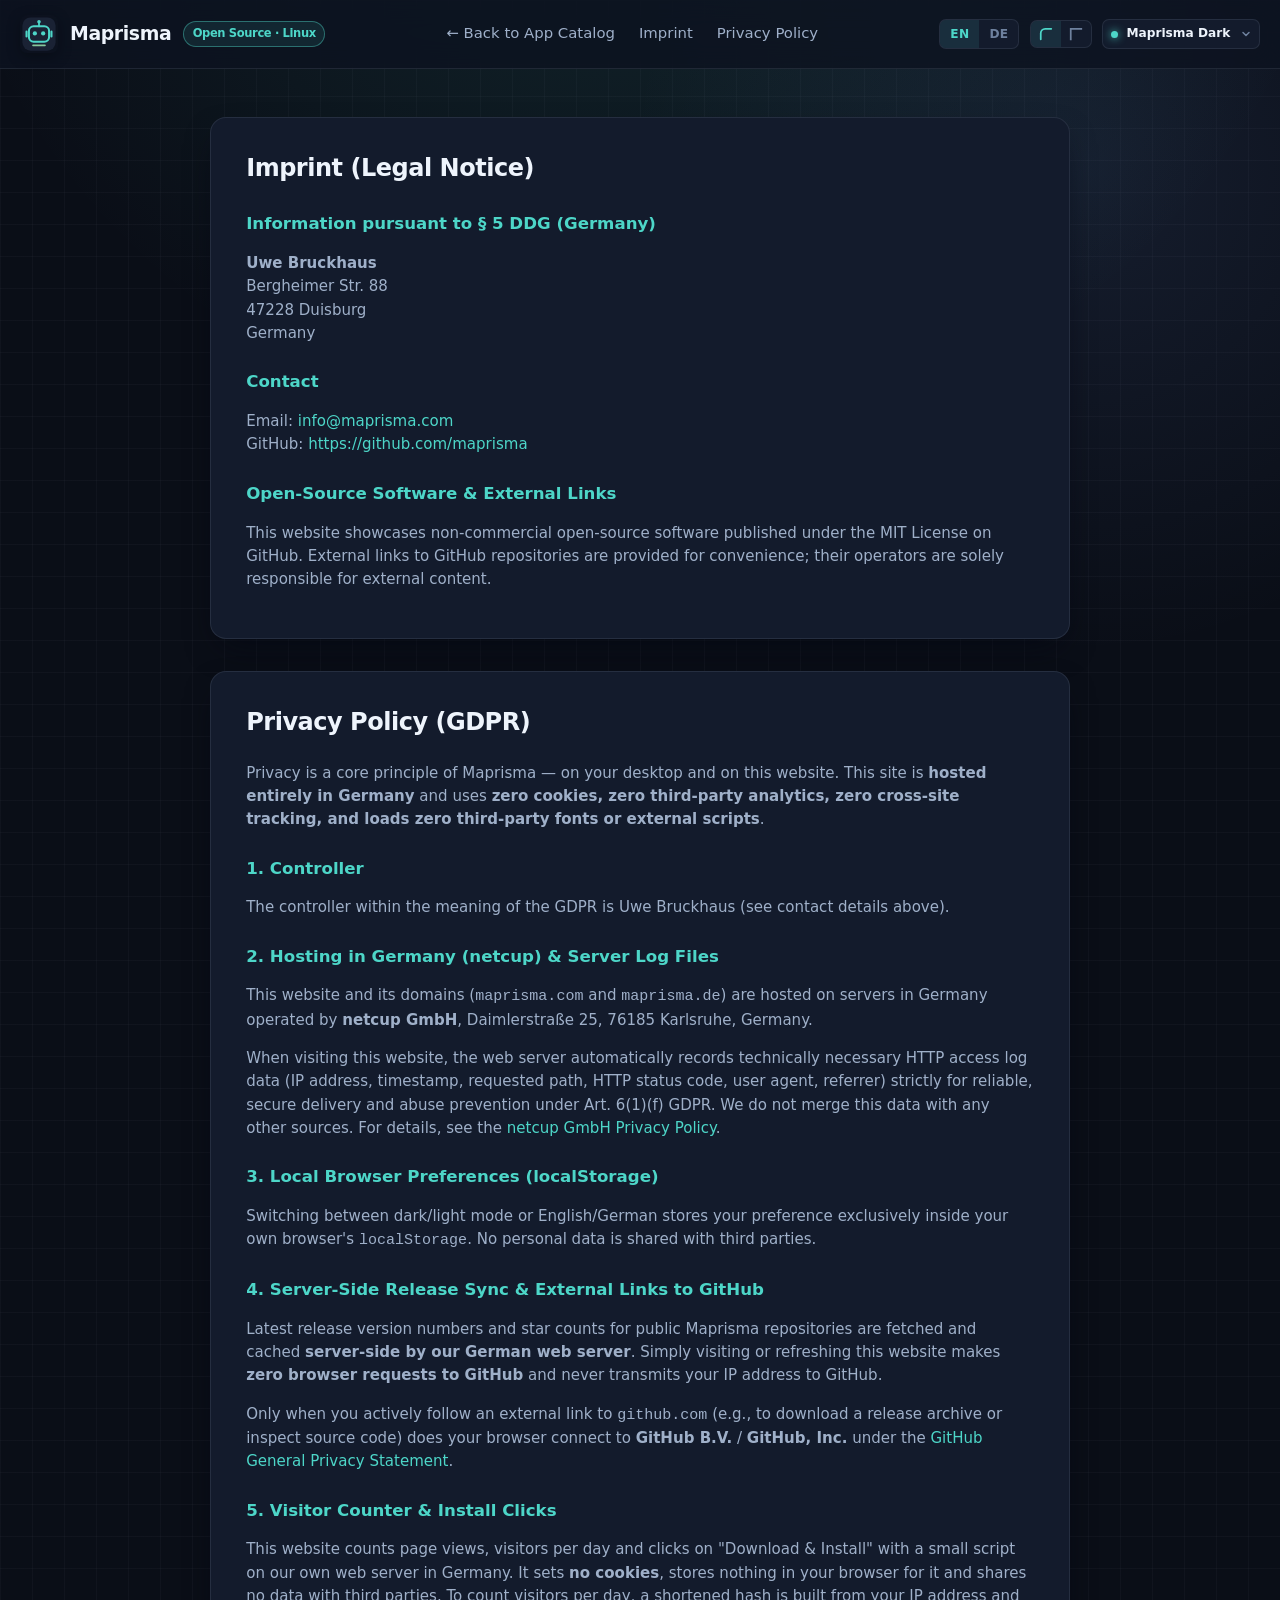
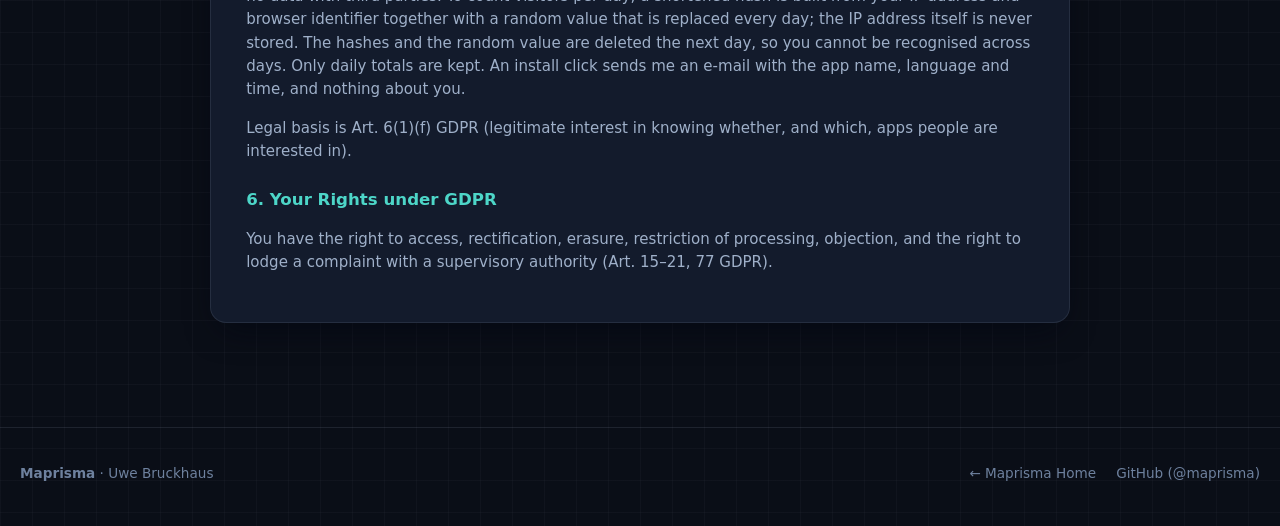
==== commit f70ac3a4: "Sync website with Netcup Control rev 19, theme/corner switchers, and hardened deploy.sh" ====
--- a/legal.html
+++ b/legal.html
@@ -1,12 +1,77 @@
 <!DOCTYPE html>
-<html lang="de">
+<html lang="de" data-layout="classic" data-motion="subtle">
 <head>
   <meta charset="UTF-8" />
   <meta name="viewport" content="width=device-width, initial-scale=1.0" />
   <title>Maprisma — Impressum &amp; Datenschutz / Legal &amp; Privacy</title>
   <meta name="robots" content="noindex" />
+  <meta name="color-scheme" content="dark" />
+  <meta name="theme-color" content="#0a0e17" />
+  <script>
+    (function () {
+      var themes = {
+        dark: { mode: "dark", color: "#0a0e17" },
+        light: { mode: "light", color: "#f4f7fb" },
+        "tokyo-night": { mode: "dark", color: "#13141c" },
+        catppuccin: { mode: "dark", color: "#161622" },
+        nord: { mode: "dark", color: "#222730" },
+        gruvbox: { mode: "dark", color: "#1e1e1e" },
+        "flexoki-light": { mode: "light", color: "#f2efe4" }
+      };
+      try {
+        if (localStorage.getItem("maprisma-site-corners") === "square") {
+          document.documentElement.setAttribute("data-corners", "square");
+        }
+      } catch (_) {}
+      var saved = "dark";
+      try {
+        saved = localStorage.getItem("maprisma-site-theme") || "dark";
+      } catch (_) {}
+      if (!Object.prototype.hasOwnProperty.call(themes, saved)) saved = "dark";
+      var info = themes[saved];
+      var root = document.documentElement;
+      if (saved === "dark") root.removeAttribute("data-theme");
+      else root.setAttribute("data-theme", saved);
+      root.setAttribute("data-mode", info.mode);
+      var cs = document.querySelector('meta[name="color-scheme"]');
+      if (cs) cs.setAttribute("content", info.mode);
+      var tc = document.querySelector('meta[name="theme-color"]');
+      if (tc) tc.setAttribute("content", info.color);
+    })();
+  </script>
   <link rel="icon" type="image/svg+xml" href="assets/icons/maprisma.svg" />
   <link rel="stylesheet" href="css/styles.css" />
+  <!-- netcup-control:layout-css -->
+  <style id="maprisma-motion-guard">
+    html[data-motion="off"],
+    html[data-motion="off"] *,
+    html[data-motion="off"] *::before,
+    html[data-motion="off"] *::after {
+      animation: none !important;
+      transition: none !important;
+      scroll-behavior: auto !important;
+    }
+    @media (prefers-reduced-motion: reduce) {
+      html,
+      *,
+      *::before,
+      *::after {
+        animation-duration: 0.01ms !important;
+        animation-iteration-count: 1 !important;
+        animation-delay: 0s !important;
+        transition-duration: 0.01ms !important;
+        transition-delay: 0s !important;
+        scroll-behavior: auto !important;
+      }
+      html[data-layout],
+      html[data-layout] *,
+      html[data-layout] *::before,
+      html[data-layout] *::after {
+        animation: none !important;
+        transition: none !important;
+      }
+    }
+  </style>
 </head>
 <body>
   <header class="site-header">
@@ -29,18 +94,26 @@
           <button type="button" data-legal-lang="de" class="active">DE</button>
         </div>
 
-        <button
-          type="button"
-          id="legal-theme-toggle"
-          class="icon-btn"
-          title="Switch dark / light theme"
-          aria-label="Switch dark or light theme"
-        >
-          <svg width="18" height="18" viewBox="0 0 24 24" fill="none" stroke="currentColor" stroke-width="2" stroke-linecap="round" stroke-linejoin="round">
-            <circle cx="12" cy="12" r="4"></circle>
-            <path d="M12 2v2M12 20v2M4.93 4.93l1.41 1.41M17.66 17.66l1.41 1.41M2 12h2M20 12h2M6.34 17.66l-1.41 1.41M19.07 4.93l-1.41 1.41"></path>
+        <div class="lang-switch corner-switch" role="group" aria-label="Corners">
+          <button type="button" data-corners="round" class="active" aria-pressed="true" title="Rounded corners" aria-label="Rounded corners"><svg viewBox="0 0 16 16" fill="none" stroke="currentColor" stroke-width="2" stroke-linecap="round" aria-hidden="true"><path d="M2 14V7a5 5 0 0 1 5-5h7"/></svg></button>
+          <button type="button" data-corners="square" aria-pressed="false" title="Square corners" aria-label="Square corners"><svg viewBox="0 0 16 16" fill="none" stroke="currentColor" stroke-width="2" stroke-linecap="square" aria-hidden="true"><path d="M2 14V2h12"/></svg></button>
+        </div>
+
+        <div class="theme-switch">
+          <span class="theme-swatch" aria-hidden="true"></span>
+          <select id="legal-theme-select" class="theme-select" aria-label="Design" title="Design">
+            <option value="dark">Maprisma Dark</option>
+            <option value="light">Maprisma Light</option>
+            <option value="tokyo-night">Tokyo Night</option>
+            <option value="catppuccin">Catppuccin</option>
+            <option value="nord">Nord</option>
+            <option value="gruvbox">Gruvbox</option>
+            <option value="flexoki-light">Flexoki Light</option>
+          </select>
+          <svg class="theme-chevron" viewBox="0 0 16 16" fill="none" stroke="currentColor" stroke-width="2" stroke-linecap="round" stroke-linejoin="round" aria-hidden="true">
+            <polyline points="4 6 8 10 12 6"></polyline>
           </svg>
-        </button>
+        </div>
       </div>
     </div>
   </header>
@@ -216,20 +289,76 @@
 
   <script>
     (function () {
-      const savedTheme = localStorage.getItem("maprisma-site-theme") || "dark";
-      if (savedTheme === "light") {
-        document.documentElement.setAttribute("data-theme", "light");
-      }
-      document.getElementById("legal-theme-toggle").addEventListener("click", function () {
-        const isLight = document.documentElement.getAttribute("data-theme") === "light";
-        if (isLight) {
-          document.documentElement.removeAttribute("data-theme");
-          localStorage.setItem("maprisma-site-theme", "dark");
-        } else {
-          document.documentElement.setAttribute("data-theme", "light");
-          localStorage.setItem("maprisma-site-theme", "light");
+      var themes = {
+        dark: { mode: "dark", color: "#0a0e17" },
+        light: { mode: "light", color: "#f4f7fb" },
+        "tokyo-night": { mode: "dark", color: "#13141c" },
+        catppuccin: { mode: "dark", color: "#161622" },
+        nord: { mode: "dark", color: "#222730" },
+        gruvbox: { mode: "dark", color: "#1e1e1e" },
+        "flexoki-light": { mode: "light", color: "#f2efe4" }
+      };
+      var themeSelect = document.getElementById("legal-theme-select");
+
+      function getSavedTheme() {
+        try {
+          var raw = localStorage.getItem("maprisma-site-theme");
+          if (raw && Object.prototype.hasOwnProperty.call(themes, raw)) return raw;
+        } catch (_) {}
+        return "dark";
+      }
+
+      function applyLegalTheme(slug, persist) {
+        var valid = Object.prototype.hasOwnProperty.call(themes, slug) ? slug : "dark";
+        var info = themes[valid];
+        if (valid === "dark") document.documentElement.removeAttribute("data-theme");
+        else document.documentElement.setAttribute("data-theme", valid);
+        document.documentElement.setAttribute("data-mode", info.mode);
+        var cs = document.querySelector('meta[name="color-scheme"]');
+        if (cs) cs.setAttribute("content", info.mode);
+        var tc = document.querySelector('meta[name="theme-color"]');
+        if (tc) tc.setAttribute("content", info.color);
+        if (themeSelect && themeSelect.value !== valid) themeSelect.value = valid;
+        if (persist) {
+          try {
+            localStorage.setItem("maprisma-site-theme", valid);
+          } catch (_) {}
         }
+      }
+
+      applyLegalTheme(getSavedTheme(), false);
+
+      var cornerButtons = document.querySelectorAll("button[data-corners]");
+      function applyLegalCorners(value, persist) {
+        var corners = value === "square" ? "square" : "round";
+        if (corners === "square") document.documentElement.setAttribute("data-corners", "square");
+        else document.documentElement.removeAttribute("data-corners");
+        cornerButtons.forEach(function (btn) {
+          var on = btn.dataset.corners === corners;
+          btn.classList.toggle("active", on);
+          btn.setAttribute("aria-pressed", on ? "true" : "false");
+        });
+        if (persist) {
+          try {
+            localStorage.setItem("maprisma-site-corners", corners);
+          } catch (_) {}
+        }
+      }
+      var savedCorners = "round";
+      try {
+        savedCorners = localStorage.getItem("maprisma-site-corners") || "round";
+      } catch (_) {}
+      applyLegalCorners(savedCorners, false);
+      cornerButtons.forEach(function (btn) {
+        btn.addEventListener("click", function () {
+          applyLegalCorners(btn.dataset.corners, true);
+        });
       });
+      if (themeSelect) {
+        themeSelect.addEventListener("change", function () {
+          applyLegalTheme(themeSelect.value, true);
+        });
+      }
 
       function setLegalLang(lang) {
         document.documentElement.lang = lang;
@@ -241,10 +370,29 @@
         document.querySelectorAll("[data-de]").forEach(function (el) {
           el.textContent = lang === "de" ? el.dataset.de : el.dataset.en;
         });
-        localStorage.setItem("maprisma-site-lang", lang);
-      }
-
-      const initLang = localStorage.getItem("maprisma-site-lang") ||
+        cornerButtons.forEach(function (btn) {
+          var sq = btn.dataset.corners === "square";
+          var cl = lang === "de" ? (sq ? "Eckige Ecken" : "Abgerundete Ecken") : (sq ? "Square corners" : "Rounded corners");
+          btn.setAttribute("aria-label", cl);
+          btn.setAttribute("title", cl);
+        });
+        var cg = document.querySelector(".corner-switch");
+        if (cg) cg.setAttribute("aria-label", lang === "de" ? "Ecken" : "Corners");
+        if (themeSelect) {
+          var label = lang === "de" ? "Design" : "Theme";
+          themeSelect.setAttribute("aria-label", label);
+          themeSelect.setAttribute("title", label);
+        }
+        try {
+          localStorage.setItem("maprisma-site-lang", lang);
+        } catch (_) {}
+      }
+
+      var savedLang = "";
+      try {
+        savedLang = localStorage.getItem("maprisma-site-lang") || "";
+      } catch (_) {}
+      const initLang = savedLang ||
         ((navigator.language || "").toLowerCase().startsWith("de") ? "de" : "en");
       setLegalLang(initLang === "en" ? "en" : "de");
 
--- a/css/styles.css
+++ b/css/styles.css
@@ -26,12 +26,17 @@
   --accent-violet: #bb9af7;
   --accent-text-on-cyan: #08121e;
 
+  --glow-primary: rgba(77, 214, 200, 0.13);
+  --glow-secondary: rgba(122, 162, 247, 0.1);
+
   --shadow-card: 0 14px 34px -12px rgba(2, 6, 16, 0.72);
   --shadow-hover: 0 22px 48px -12px rgba(4, 12, 28, 0.9), 0 0 0 1px rgba(77, 214, 200, 0.28);
 
   --radius-lg: 16px;
   --radius-md: 11px;
   --radius-sm: 7px;
+  --radius-xs: 6px;
+  --radius-pill: 999px;
 
   --font-sans: "Inter", ui-sans-serif, system-ui, -apple-system, BlinkMacSystemFont, "Segoe UI", Roboto, sans-serif;
   --font-mono: "JetBrains Mono", ui-monospace, SFMono-Regular, Menlo, Monaco, Consolas, monospace;
@@ -64,6 +69,156 @@
   --shadow-hover: 0 20px 38px -12px rgba(15, 23, 42, 0.16), 0 0 0 1px rgba(13, 148, 136, 0.35);
 }
 
+[data-theme="tokyo-night"] {
+  --bg-base: #13141c;
+  --bg-elevated: #24283b;
+  --bg-card: #1a1b26;
+  --bg-card-hover: #292e42;
+  --bg-surface: #0e0e14;
+  --bg-pill: rgba(122, 162, 247, 0.13);
+  --bg-glass: rgba(19, 20, 28, 0.84);
+
+  --border-subtle: rgba(169, 177, 214, 0.14);
+  --border-strong: rgba(122, 162, 247, 0.45);
+  --grid-line: rgba(169, 177, 214, 0.045);
+
+  --text-primary: #c0caf5;
+  --text-secondary: #a9b1d6;
+  --text-muted: #7e88b4;
+
+  --accent-cyan: #7aa2f7;
+  --accent-mint: #9ece6a;
+  --accent-blue: #0db9d7;
+  --accent-violet: #bb9af7;
+  --accent-text-on-cyan: #0e0e14;
+
+  --glow-primary: rgba(122, 162, 247, 0.14);
+  --glow-secondary: rgba(187, 154, 247, 0.1);
+
+  --shadow-card: 0 14px 34px -12px rgba(6, 7, 12, 0.76);
+  --shadow-hover: 0 22px 48px -12px rgba(6, 7, 12, 0.92), 0 0 0 1px rgba(122, 162, 247, 0.32);
+}
+
+[data-theme="catppuccin"] {
+  --bg-base: #161622;
+  --bg-elevated: #27283b;
+  --bg-card: #1e1e2e;
+  --bg-card-hover: #313244;
+  --bg-surface: #101019;
+  --bg-pill: rgba(137, 180, 250, 0.13);
+  --bg-glass: rgba(22, 22, 34, 0.84);
+
+  --border-subtle: rgba(186, 194, 222, 0.14);
+  --border-strong: rgba(137, 180, 250, 0.45);
+  --grid-line: rgba(186, 194, 222, 0.045);
+
+  --text-primary: #cdd6f4;
+  --text-secondary: #bac2de;
+  --text-muted: #9399b2;
+
+  --accent-cyan: #89b4fa;
+  --accent-mint: #a6e3a1;
+  --accent-blue: #94e2d5;
+  --accent-violet: #f5c2e7;
+  --accent-text-on-cyan: #101019;
+
+  --glow-primary: rgba(137, 180, 250, 0.13);
+  --glow-secondary: rgba(245, 194, 231, 0.1);
+
+  --shadow-card: 0 14px 34px -12px rgba(8, 8, 14, 0.76);
+  --shadow-hover: 0 22px 48px -12px rgba(8, 8, 14, 0.92), 0 0 0 1px rgba(137, 180, 250, 0.32);
+}
+
+[data-theme="nord"] {
+  --bg-base: #222730;
+  --bg-elevated: #353c4a;
+  --bg-card: #2e3440;
+  --bg-card-hover: #3b4252;
+  --bg-surface: #191c23;
+  --bg-pill: rgba(136, 192, 208, 0.13);
+  --bg-glass: rgba(34, 39, 48, 0.85);
+
+  --border-subtle: rgba(216, 222, 233, 0.14);
+  --border-strong: rgba(136, 192, 208, 0.45);
+  --grid-line: rgba(216, 222, 233, 0.045);
+
+  --text-primary: #d8dee9;
+  --text-secondary: #bcc4d4;
+  --text-muted: #9aa5b8;
+
+  --accent-cyan: #88c0d0;
+  --accent-mint: #a3be8c;
+  --accent-blue: #81a1c1;
+  --accent-violet: #b48ead;
+  --accent-text-on-cyan: #191c23;
+
+  --glow-primary: rgba(136, 192, 208, 0.13);
+  --glow-secondary: rgba(129, 161, 193, 0.1);
+
+  --shadow-card: 0 14px 34px -12px rgba(12, 15, 20, 0.7);
+  --shadow-hover: 0 22px 48px -12px rgba(12, 15, 20, 0.88), 0 0 0 1px rgba(136, 192, 208, 0.32);
+}
+
+[data-theme="gruvbox"] {
+  --bg-base: #1e1e1e;
+  --bg-elevated: #32302f;
+  --bg-card: #282828;
+  --bg-card-hover: #3c3836;
+  --bg-surface: #161616;
+  --bg-pill: rgba(125, 174, 163, 0.14);
+  --bg-glass: rgba(30, 30, 30, 0.86);
+
+  --border-subtle: rgba(212, 190, 152, 0.15);
+  --border-strong: rgba(125, 174, 163, 0.45);
+  --grid-line: rgba(212, 190, 152, 0.045);
+
+  --text-primary: #d4be98;
+  --text-secondary: #bdae93;
+  --text-muted: #9c8d7a;
+
+  --accent-cyan: #7daea3;
+  --accent-mint: #a9b665;
+  --accent-blue: #d8a657;
+  --accent-violet: #d3869b;
+  --accent-text-on-cyan: #161616;
+
+  --glow-primary: rgba(125, 174, 163, 0.12);
+  --glow-secondary: rgba(216, 166, 87, 0.1);
+
+  --shadow-card: 0 14px 34px -12px rgba(8, 8, 8, 0.76);
+  --shadow-hover: 0 22px 48px -12px rgba(8, 8, 8, 0.92), 0 0 0 1px rgba(125, 174, 163, 0.32);
+}
+
+[data-theme="flexoki-light"] {
+  --bg-base: #f2efe4;
+  --bg-elevated: #fffcf0;
+  --bg-card: #fffcf0;
+  --bg-card-hover: #faf6e8;
+  --bg-surface: #e6e4d9;
+  --bg-pill: rgba(32, 94, 166, 0.1);
+  --bg-glass: rgba(242, 239, 228, 0.88);
+
+  --border-subtle: rgba(16, 15, 15, 0.12);
+  --border-strong: rgba(32, 94, 166, 0.42);
+  --grid-line: rgba(16, 15, 15, 0.042);
+
+  --text-primary: #100f0f;
+  --text-secondary: #403e3c;
+  --text-muted: #676560;
+
+  --accent-cyan: #205ea6;
+  --accent-mint: #5f6b28;
+  --accent-blue: #27706a;
+  --accent-violet: #b13675;
+  --accent-text-on-cyan: #fffcf0;
+
+  --glow-primary: rgba(32, 94, 166, 0.09);
+  --glow-secondary: rgba(58, 169, 159, 0.08);
+
+  --shadow-card: 0 10px 28px -10px rgba(16, 15, 15, 0.09);
+  --shadow-hover: 0 20px 38px -12px rgba(16, 15, 15, 0.16), 0 0 0 1px rgba(32, 94, 166, 0.34);
+}
+
 *,
 *::before,
 *::after {
@@ -72,6 +227,12 @@
 
 html {
   scroll-behavior: smooth;
+  color-scheme: dark;
+}
+
+html[data-theme="light"],
+html[data-mode="light"] {
+  color-scheme: light;
 }
 
 body {
@@ -79,8 +240,8 @@
   font-family: var(--font-sans);
   background-color: var(--bg-base);
   background-image:
-    radial-gradient(ellipse 80% 45% at 50% -10%, rgba(77, 214, 200, 0.13), transparent 70%),
-    radial-gradient(ellipse 55% 35% at 85% 8%, rgba(122, 162, 247, 0.1), transparent 65%),
+    radial-gradient(ellipse 80% 45% at 50% -10%, var(--glow-primary), transparent 70%),
+    radial-gradient(ellipse 55% 35% at 85% 8%, var(--glow-secondary), transparent 65%),
     linear-gradient(to right, var(--grid-line) 1px, transparent 1px),
     linear-gradient(to bottom, var(--grid-line) 1px, transparent 1px);
   background-size: 100% 100%, 100% 100%, 32px 32px, 32px 32px;
@@ -138,7 +299,7 @@
 .brand img {
   width: 38px;
   height: 38px;
-  border-radius: 9px;
+  border-radius: var(--radius-sm);
   box-shadow: 0 4px 14px rgba(0, 0, 0, 0.28);
 }
 
@@ -146,7 +307,7 @@
   font-size: 0.72rem;
   font-weight: 600;
   padding: 0.18rem 0.52rem;
-  border-radius: 999px;
+  border-radius: var(--radius-pill);
   background: var(--bg-pill);
   color: var(--accent-cyan);
   border: 1px solid var(--border-strong);
@@ -265,7 +426,7 @@
   align-items: center;
   gap: 0.5rem;
   padding: 0.3rem 0.78rem;
-  border-radius: 999px;
+  border-radius: var(--radius-pill);
   background: var(--bg-pill);
   border: 1px solid var(--border-strong);
   color: var(--accent-cyan);
@@ -331,6 +492,14 @@
 }
 
 .hero-showcase {
+  display: block;
+  width: 100%;
+  padding: 0;
+  text-align: left;
+  color: inherit;
+  font: inherit;
+  appearance: none;
+  -webkit-appearance: none;
   position: relative;
   border-radius: var(--radius-lg);
   overflow: hidden;
@@ -338,6 +507,11 @@
   background: var(--bg-surface);
   box-shadow: var(--shadow-hover);
   cursor: pointer;
+}
+
+.hero-showcase:focus-visible {
+  outline: 2px solid var(--accent-cyan);
+  outline-offset: 3px;
 }
 
 .hero-showcase img {
@@ -399,7 +573,7 @@
 
 .filter-chip {
   padding: 0.44rem 0.88rem;
-  border-radius: 999px;
+  border-radius: var(--radius-pill);
   font-size: 0.83rem;
   font-weight: 600;
   background: var(--bg-surface);
@@ -568,7 +742,7 @@
 .zoom-pill {
   pointer-events: auto;
   padding: 0.22rem 0.56rem;
-  border-radius: 999px;
+  border-radius: var(--radius-pill);
   background: rgba(10, 14, 23, 0.78);
   backdrop-filter: blur(6px);
   color: #e2e8f0;
@@ -610,7 +784,7 @@
 
 .media-nav:hover {
   background: var(--accent-cyan);
-  color: #08121e;
+  color: var(--accent-text-on-cyan);
 }
 
 .media-nav.prev {
@@ -629,7 +803,7 @@
   display: flex;
   gap: 0.35rem;
   padding: 0.25rem 0.5rem;
-  border-radius: 999px;
+  border-radius: var(--radius-pill);
   background: rgba(10, 14, 23, 0.72);
   backdrop-filter: blur(4px);
 }
@@ -646,7 +820,7 @@
 
 .media-dot.active {
   width: 18px;
-  border-radius: 999px;
+  border-radius: var(--radius-pill);
   background: var(--accent-cyan);
 }
 
@@ -668,7 +842,7 @@
 .card-icon {
   width: 46px;
   height: 46px;
-  border-radius: 11px;
+  border-radius: var(--radius-md);
   flex-shrink: 0;
 }
 
@@ -696,7 +870,7 @@
   font-size: 0.7rem;
   font-weight: 600;
   padding: 0.16rem 0.52rem;
-  border-radius: 999px;
+  border-radius: var(--radius-pill);
   background: var(--bg-pill);
   color: var(--accent-cyan);
 }
@@ -751,7 +925,7 @@
   font-size: 0.71rem;
   font-weight: 600;
   padding: 0.18rem 0.5rem;
-  border-radius: 6px;
+  border-radius: var(--radius-xs);
   background: var(--bg-surface);
   border: 1px solid var(--border-subtle);
   color: var(--text-muted);
@@ -823,7 +997,7 @@
   justify-content: center;
   width: 28px;
   height: 28px;
-  border-radius: 8px;
+  border-radius: var(--radius-sm);
   background: var(--bg-pill);
   color: var(--accent-cyan);
   font-weight: 700;
@@ -866,7 +1040,7 @@
   top: 0.5rem;
   right: 0.5rem;
   padding: 0.22rem 0.55rem;
-  border-radius: 6px;
+  border-radius: var(--radius-xs);
   border: 1px solid rgba(255, 255, 255, 0.16);
   background: rgba(255, 255, 255, 0.08);
   color: #e2e8f0;
@@ -876,7 +1050,7 @@
 
 .copy-inline-btn:hover {
   background: var(--accent-cyan);
-  color: #08121e;
+  color: var(--accent-text-on-cyan);
 }
 
 /* ==========================================================================
@@ -1050,6 +1224,103 @@
   color: var(--accent-cyan);
 }
 
+/* Corners: rounded (default) or square, chosen by the visitor like the theme */
+[data-corners="square"] {
+  --radius-lg: 0;
+  --radius-md: 0;
+  --radius-sm: 0;
+  --radius-xs: 0;
+  --radius-pill: 0;
+}
+
+.corner-switch button {
+  display: inline-flex;
+  align-items: center;
+  justify-content: center;
+  padding: 0.4rem 0.5rem;
+  cursor: pointer;
+}
+
+.corner-switch svg {
+  width: 14px;
+  height: 14px;
+}
+
+.corner-switch button.active {
+  background: var(--bg-pill);
+  color: var(--accent-cyan);
+}
+
+.corner-switch button:focus-visible,
+.lang-switch button:focus-visible {
+  outline: 2px solid var(--accent-cyan);
+  outline-offset: -2px;
+}
+
+.theme-switch {
+  position: relative;
+  display: inline-flex;
+  align-items: center;
+  flex-shrink: 0;
+}
+
+.theme-select {
+  appearance: none;
+  -webkit-appearance: none;
+  padding: 0.44rem 1.6rem 0.44rem 1.45rem;
+  border-radius: var(--radius-sm);
+  border: 1px solid var(--border-subtle);
+  background: var(--bg-card);
+  color: var(--text-primary);
+  font-family: inherit;
+  font-size: 0.76rem;
+  font-weight: 600;
+  line-height: 1.15;
+  cursor: pointer;
+  transition: border-color 0.16s ease, background-color 0.16s ease, color 0.16s ease;
+}
+
+.theme-select:hover {
+  border-color: var(--border-strong);
+}
+
+.theme-select:focus-visible {
+  outline: none;
+  border-color: var(--accent-cyan);
+  box-shadow: 0 0 0 2px var(--bg-pill);
+}
+
+.theme-select option,
+.desktop-filter option {
+  background-color: var(--bg-elevated);
+  color: var(--text-primary);
+}
+
+.theme-swatch {
+  position: absolute;
+  left: 0.56rem;
+  width: 7px;
+  height: 7px;
+  border-radius: 50%;
+  background: var(--accent-cyan);
+  box-shadow: 0 0 8px var(--accent-cyan);
+  pointer-events: none;
+}
+
+.theme-chevron {
+  position: absolute;
+  right: 0.5rem;
+  width: 12px;
+  height: 12px;
+  color: var(--text-muted);
+  pointer-events: none;
+  transition: color 0.16s ease;
+}
+
+.theme-switch:hover .theme-chevron {
+  color: var(--text-primary);
+}
+
 .card-badges {
   display: inline-flex;
   align-items: center;
@@ -1062,10 +1333,12 @@
   font-size: 0.7rem;
   font-weight: 600;
   padding: 0.14rem 0.48rem;
-  border-radius: 999px;
+  border-radius: var(--radius-pill);
   background: rgba(134, 199, 156, 0.14);
+  background: color-mix(in srgb, var(--accent-mint) 14%, transparent);
   color: var(--accent-mint);
   border: 1px solid rgba(134, 199, 156, 0.34);
+  border-color: color-mix(in srgb, var(--accent-mint) 34%, transparent);
 }
 
 .star-pill {
@@ -1073,10 +1346,12 @@
   font-size: 0.7rem;
   font-weight: 600;
   padding: 0.14rem 0.46rem;
-  border-radius: 999px;
+  border-radius: var(--radius-pill);
   background: rgba(122, 162, 247, 0.14);
+  background: color-mix(in srgb, var(--accent-blue) 14%, transparent);
   color: var(--accent-blue);
   border: 1px solid rgba(122, 162, 247, 0.3);
+  border-color: color-mix(in srgb, var(--accent-blue) 32%, transparent);
 }
 
 .sync-btn {
@@ -1098,6 +1373,7 @@
 .sync-btn.synced {
   color: var(--accent-mint);
   border-color: rgba(134, 199, 156, 0.4);
+  border-color: color-mix(in srgb, var(--accent-mint) 40%, transparent);
 }
 
 .legal-main {
@@ -1142,9 +1418,11 @@
   margin-bottom: 1.25rem;
 }
 
-[data-theme="light"] .placeholder-note {
+[data-theme="light"] .placeholder-note,
+[data-mode="light"] .placeholder-note {
   color: #b45309;
   background: rgba(245, 158, 11, 0.12);
+  border-color: rgba(217, 119, 6, 0.35);
 }
 
 /* ==========================================================================
@@ -1152,6 +1430,9 @@
    ========================================================================== */
 
 @media (max-width: 1060px) {
+  .brand-badge {
+    display: none;
+  }
   .hero-grid {
     grid-template-columns: 1fr;
   }
@@ -1177,4 +1458,612 @@
   .toolbar-right {
     width: 100%;
   }
-}
+  .toolbar-meta {
+    flex-direction: column;
+    align-items: flex-start;
+    gap: 0.35rem;
+  }
+}
+
+@media (max-width: 540px) {
+  .site-header .container {
+    width: calc(100% - 1.5rem);
+  }
+  .nav-inner {
+    gap: 0.45rem;
+    min-height: 58px;
+  }
+  .brand {
+    gap: 0.45rem;
+    font-size: 1rem;
+    min-width: 0;
+  }
+  .brand img {
+    width: 30px;
+    height: 30px;
+    border-radius: var(--radius-sm);
+  }
+  .nav-actions {
+    gap: 0.35rem;
+    flex-shrink: 0;
+  }
+  .lang-switch button {
+    padding: 0.38rem 0.46rem;
+    font-size: 0.72rem;
+  }
+  .corner-switch button {
+    padding: 0.36rem 0.38rem;
+  }
+  .corner-switch svg {
+    width: 12px;
+    height: 12px;
+  }
+  .theme-select {
+    max-width: 124px;
+    padding: 0.38rem 1.35rem 0.38rem 1.25rem;
+    font-size: 0.72rem;
+    text-overflow: ellipsis;
+  }
+  .theme-swatch {
+    left: 0.46rem;
+    width: 6px;
+    height: 6px;
+  }
+  .theme-chevron {
+    right: 0.38rem;
+    width: 11px;
+    height: 11px;
+  }
+  .nav-actions .btn-primary {
+    padding: 0.42rem 0.5rem;
+    font-size: 0;
+    gap: 0;
+  }
+  .nav-actions .btn-primary svg {
+    width: 16px;
+    height: 16px;
+  }
+}
+
+/* ==========================================================================
+   Built-in Layout Approaches (scoped under html[data-layout="<id>"])
+   classic = default card grid above (unchanged)
+   ========================================================================== */
+
+/* --- 1. Bento Grid (mixed tile sizes, featured apps wide) --- */
+html[data-layout="bento"] .hero-stats {
+  display: grid;
+  grid-template-columns: repeat(2, minmax(0, 1fr));
+  gap: 0.75rem;
+  border-top: 0;
+  padding-top: 0.35rem;
+}
+
+html[data-layout="bento"] .stat-item {
+  padding: 0.78rem 0.95rem;
+  border-radius: var(--radius-md);
+  background: var(--bg-card);
+  border: 1px solid var(--border-subtle);
+}
+
+@media (min-width: 1061px) {
+  html[data-layout="bento"] .apps-grid {
+    grid-template-columns: repeat(3, minmax(0, 1fr));
+    grid-auto-flow: dense;
+    gap: 1.25rem;
+  }
+
+  html[data-layout="bento"] .apps-grid.cols-3 {
+    grid-template-columns: repeat(4, minmax(0, 1fr));
+  }
+
+  html[data-layout="bento"] .app-card[data-featured="true"] {
+    grid-column: span 2;
+    display: grid;
+    grid-template-columns: minmax(0, 1.14fr) minmax(0, 1fr);
+    align-items: stretch;
+    border-color: color-mix(in srgb, var(--accent-cyan) 34%, var(--border-subtle));
+  }
+
+  html[data-layout="bento"] .app-card[data-featured="true"] .card-media {
+    aspect-ratio: auto;
+    min-height: 290px;
+    border-bottom: 0;
+    border-right: 1px solid var(--border-subtle);
+  }
+
+  html[data-layout="bento"] .app-card:not([data-featured="true"]) .card-highlights {
+    display: none;
+  }
+
+  html[data-layout="bento"] .app-card:not([data-featured="true"]) .card-desc {
+    display: -webkit-box;
+    -webkit-line-clamp: 3;
+    -webkit-box-orient: vertical;
+    overflow: hidden;
+  }
+}
+
+@media (min-width: 741px) and (max-width: 1060px) {
+  html[data-layout="bento"] .apps-grid {
+    grid-template-columns: repeat(2, minmax(0, 1fr));
+    grid-auto-flow: dense;
+  }
+
+  html[data-layout="bento"] .app-card[data-featured="true"] {
+    grid-column: 1 / -1;
+    display: grid;
+    grid-template-columns: minmax(0, 1.08fr) minmax(0, 1fr);
+    align-items: stretch;
+    border-color: color-mix(in srgb, var(--accent-cyan) 34%, var(--border-subtle));
+  }
+
+  html[data-layout="bento"] .app-card[data-featured="true"] .card-media {
+    aspect-ratio: auto;
+    min-height: 240px;
+    border-bottom: 0;
+    border-right: 1px solid var(--border-subtle);
+  }
+}
+
+@media (max-width: 740px) {
+  html[data-layout="bento"] .app-card[data-featured="true"] {
+    border-color: var(--border-strong);
+  }
+}
+
+@media (max-width: 400px) {
+  html[data-layout="bento"] .hero-stats {
+    grid-template-columns: minmax(0, 1fr);
+  }
+}
+
+/* --- 2. Spotlight Rows (alternating full-width rows with big screenshot) --- */
+@media (min-width: 960px) {
+  html[data-layout="spotlight"] .hero-grid {
+    grid-template-columns: minmax(0, 1fr);
+    text-align: center;
+    justify-items: center;
+    gap: 2rem;
+  }
+
+  html[data-layout="spotlight"] .hero-lead {
+    margin-inline: auto;
+  }
+
+  html[data-layout="spotlight"] .hero-cta,
+  html[data-layout="spotlight"] .hero-stats {
+    justify-content: center;
+  }
+
+  html[data-layout="spotlight"] .hero-showcase {
+    width: 100%;
+    max-width: 1020px;
+  }
+}
+
+html[data-layout="spotlight"] .apps-grid {
+  grid-template-columns: minmax(0, 1fr);
+  gap: 1.85rem;
+}
+
+@media (min-width: 1120px) {
+  html[data-layout="spotlight"] .apps-grid.cols-3 {
+    grid-template-columns: repeat(2, minmax(0, 1fr));
+    gap: 1.5rem;
+  }
+}
+
+@media (min-width: 860px) {
+  html[data-layout="spotlight"] .apps-grid:not(.cols-3) .app-card {
+    display: grid;
+    grid-template-columns: minmax(0, 1.24fr) minmax(0, 1fr);
+    align-items: stretch;
+  }
+
+  html[data-layout="spotlight"] .apps-grid:not(.cols-3) .app-card .card-media {
+    aspect-ratio: 16 / 10;
+    height: 100%;
+    border-bottom: 0;
+    border-right: 1px solid var(--border-subtle);
+  }
+
+  html[data-layout="spotlight"] .apps-grid:not(.cols-3) .app-card:nth-child(even) {
+    grid-template-columns: minmax(0, 1fr) minmax(0, 1.24fr);
+  }
+
+  html[data-layout="spotlight"] .apps-grid:not(.cols-3) .app-card:nth-child(even) .card-media {
+    order: 2;
+    border-right: 0;
+    border-left: 1px solid var(--border-subtle);
+  }
+
+  html[data-layout="spotlight"] .apps-grid:not(.cols-3) .app-card:nth-child(even) .card-body {
+    order: 1;
+  }
+
+  html[data-layout="spotlight"] .apps-grid:not(.cols-3) .card-body {
+    padding: 1.85rem 2.15rem;
+    justify-content: center;
+  }
+
+  html[data-layout="spotlight"] .apps-grid:not(.cols-3) .card-title {
+    font-size: 1.36rem;
+  }
+}
+
+/* --- 3. Editorial Magazine (featured hero story + structured compact directory) --- */
+html[data-layout="magazine"] .hero {
+  border-bottom: 1px solid var(--border-subtle);
+  padding-bottom: 2.8rem;
+}
+
+@media (min-width: 920px) {
+  html[data-layout="magazine"] .apps-grid {
+    grid-template-columns: repeat(2, minmax(0, 1fr));
+    gap: 1.3rem;
+  }
+
+  html[data-layout="magazine"] .apps-grid.cols-3 {
+    grid-template-columns: repeat(3, minmax(0, 1fr));
+  }
+
+  html[data-layout="magazine"] .apps-grid > .app-card:first-child {
+    grid-column: 1 / -1;
+    display: grid;
+    grid-template-columns: minmax(0, 1.28fr) minmax(0, 1fr);
+    align-items: stretch;
+    border-top: 3px solid var(--accent-cyan);
+  }
+
+  html[data-layout="magazine"] .apps-grid > .app-card:first-child .card-media {
+    aspect-ratio: auto;
+    min-height: 310px;
+    border-bottom: 0;
+    border-right: 1px solid var(--border-subtle);
+  }
+
+  html[data-layout="magazine"] .apps-grid > .app-card:first-child .card-body {
+    padding: 1.8rem 2rem;
+  }
+
+  html[data-layout="magazine"] .apps-grid > .app-card:first-child .card-title {
+    font-size: 1.48rem;
+  }
+
+  html[data-layout="magazine"] .apps-grid:not(.cols-3) > .app-card:not(:first-child) {
+    display: grid;
+    grid-template-columns: 184px minmax(0, 1fr);
+    align-items: start;
+  }
+
+  html[data-layout="magazine"] .apps-grid:not(.cols-3) > .app-card:not(:first-child) .card-media {
+    aspect-ratio: 16 / 10;
+    margin: 1.1rem 0 1.1rem 1.1rem;
+    border-radius: var(--radius-md);
+    border: 1px solid var(--border-subtle);
+  }
+
+  html[data-layout="magazine"] .apps-grid:not(.cols-3) > .app-card:not(:first-child) .card-media .media-nav,
+  html[data-layout="magazine"] .apps-grid:not(.cols-3) > .app-card:not(:first-child) .card-media .media-dots,
+  html[data-layout="magazine"] .apps-grid:not(.cols-3) > .app-card:not(:first-child) .card-media .shot-counter {
+    display: none;
+  }
+
+  html[data-layout="magazine"] .apps-grid:not(.cols-3) > .app-card:not(:first-child) .card-body {
+    padding: 1.1rem 1.25rem;
+  }
+
+  html[data-layout="magazine"] .apps-grid:not(.cols-3) > .app-card:not(:first-child) .card-highlights {
+    display: none;
+  }
+
+  html[data-layout="magazine"] .apps-grid:not(.cols-3) > .app-card:not(:first-child) .card-desc {
+    display: -webkit-box;
+    -webkit-line-clamp: 3;
+    -webkit-box-orient: vertical;
+    overflow: hidden;
+    margin-bottom: 0.7rem;
+  }
+
+  html[data-layout="magazine"] .apps-grid:not(.cols-3) > .app-card:not(:first-child) .card-meta-pills {
+    padding-bottom: 0.75rem;
+  }
+}
+
+/* --- 4. Compact Directory (dense scannable rows) --- */
+html[data-layout="compact"] .hero {
+  padding: 2.3rem 0 1.6rem;
+}
+
+html[data-layout="compact"] .hero h1 {
+  font-size: clamp(1.78rem, 3vw, 2.45rem);
+}
+
+html[data-layout="compact"] .hero-lead {
+  font-size: 0.96rem;
+  margin-bottom: 1.15rem;
+}
+
+html[data-layout="compact"] .hero-cta {
+  margin-bottom: 1.25rem;
+}
+
+html[data-layout="compact"] .toolbar {
+  padding: 0.9rem 1.05rem;
+  margin-bottom: 1.15rem;
+}
+
+html[data-layout="compact"] .apps-grid {
+  grid-template-columns: minmax(0, 1fr);
+  gap: 0.65rem;
+}
+
+@media (min-width: 1200px) {
+  html[data-layout="compact"] .apps-grid.cols-3 {
+    grid-template-columns: repeat(2, minmax(0, 1fr));
+  }
+}
+
+@media (min-width: 780px) {
+  html[data-layout="compact"] .app-card {
+    display: grid;
+    grid-template-columns: 140px minmax(0, 1fr);
+    align-items: center;
+    gap: 1.05rem;
+    padding: 0.72rem 0.95rem;
+  }
+
+  html[data-layout="compact"] .card-media {
+    aspect-ratio: 16 / 10;
+    border-radius: var(--radius-sm);
+    border: 1px solid var(--border-subtle);
+  }
+
+  html[data-layout="compact"] .card-media .media-nav,
+  html[data-layout="compact"] .card-media .media-dots,
+  html[data-layout="compact"] .card-media .media-badge-top {
+    display: none;
+  }
+
+  html[data-layout="compact"] .card-body {
+    padding: 0;
+    display: grid;
+    grid-template-columns: minmax(0, 1fr) auto;
+    align-items: center;
+    gap: 0.35rem 1.1rem;
+  }
+
+  html[data-layout="compact"] .card-header {
+    grid-column: 1;
+    margin-bottom: 0;
+    align-items: center;
+  }
+
+  html[data-layout="compact"] .card-icon {
+    width: 36px;
+    height: 36px;
+  }
+
+  html[data-layout="compact"] .card-title {
+    font-size: 1.02rem;
+  }
+
+  html[data-layout="compact"] .card-desc {
+    grid-column: 1;
+    margin: 0;
+    font-size: 0.84rem;
+    display: -webkit-box;
+    -webkit-line-clamp: 1;
+    -webkit-box-orient: vertical;
+    overflow: hidden;
+  }
+
+  html[data-layout="compact"] .card-highlights {
+    display: none;
+  }
+
+  html[data-layout="compact"] .card-meta-pills {
+    grid-column: 1;
+    margin-top: 0;
+    padding-bottom: 0;
+  }
+
+  html[data-layout="compact"] .card-actions {
+    grid-column: 2;
+    grid-row: 1 / span 3;
+    border-top: 0;
+    padding-top: 0;
+    flex-wrap: nowrap;
+    justify-content: flex-end;
+  }
+
+  html[data-layout="compact"] .card-actions .btn {
+    flex: 0 0 auto;
+    padding: 0.42rem 0.72rem;
+    font-size: 0.78rem;
+  }
+}
+
+@media (max-width: 779px) {
+  html[data-layout="compact"] .card-media {
+    display: none;
+  }
+
+  html[data-layout="compact"] .card-body {
+    padding: 0.95rem 1rem;
+  }
+
+  html[data-layout="compact"] .card-highlights {
+    display: none;
+  }
+
+  html[data-layout="compact"] .card-desc {
+    margin-bottom: 0.65rem;
+    display: -webkit-box;
+    -webkit-line-clamp: 2;
+    -webkit-box-orient: vertical;
+    overflow: hidden;
+  }
+}
+
+/* Narrow-phone (360px / 390px) overflow guard across all layouts */
+@media (max-width: 440px) {
+  .container {
+    width: calc(100% - 1.5rem);
+  }
+  .toolbar {
+    padding: 0.9rem 0.95rem;
+  }
+  .desktop-filter,
+  .sync-btn {
+    max-width: 100%;
+  }
+  .card-body {
+    padding: 1rem 1.05rem 1.1rem;
+  }
+}
+
+/* ==========================================================================
+   Motion Levels (scoped under html[data-motion="<off|subtle|lively>"])
+   ========================================================================== */
+
+@keyframes maprisma-eyebrow-pulse {
+  0%, 100% {
+    transform: scale(1);
+    opacity: 1;
+  }
+  50% {
+    transform: scale(1.28);
+    opacity: 0.72;
+  }
+}
+
+@keyframes maprisma-card-enter {
+  from {
+    opacity: 0;
+    transform: translateY(18px) scale(0.985);
+  }
+  to {
+    opacity: 1;
+    transform: translateY(0) scale(1);
+  }
+}
+
+@keyframes maprisma-scroll-rise {
+  from {
+    opacity: 0.55;
+    transform: translateY(20px);
+  }
+  to {
+    opacity: 1;
+    transform: translateY(0);
+  }
+}
+
+/* Off: zero decorative transitions or hover transforms */
+html[data-motion="off"] {
+  scroll-behavior: auto;
+}
+
+html[data-motion="off"] .app-card,
+html[data-motion="off"] .card-media img,
+html[data-motion="off"] .btn,
+html[data-motion="off"] .filter-chip,
+html[data-motion="off"] .icon-btn,
+html[data-motion="off"] .hero-showcase {
+  transition: none !important;
+  animation: none !important;
+}
+
+html[data-motion="off"] .app-card:hover,
+html[data-motion="off"] .btn-primary:hover,
+html[data-motion="off"] .app-card:hover .card-media img {
+  transform: none !important;
+}
+
+/* Subtle (default): gentle scroll-in for below-the-fold cards */
+html.motion-ready[data-motion="subtle"] .app-card:not(.is-revealed) {
+  opacity: 0;
+  transform: translateY(14px);
+}
+
+html.motion-ready[data-motion="subtle"] .app-card.is-revealed {
+  transition:
+    opacity 0.34s ease,
+    transform 0.34s ease,
+    box-shadow 0.2s ease,
+    border-color 0.2s ease;
+}
+
+/* Lively: spring hover lift, staggered reveal, ambient pulse, and scroll-driven rise */
+html[data-motion="lively"] .eyebrow-dot {
+  animation: maprisma-eyebrow-pulse 2.6s ease-in-out infinite;
+}
+
+html[data-motion="lively"] .hero-showcase {
+  transition: transform 0.36s cubic-bezier(0.22, 1, 0.36, 1), box-shadow 0.36s ease;
+}
+
+html[data-motion="lively"] .hero-showcase:hover {
+  transform: translateY(-4px) scale(1.006);
+}
+
+html[data-motion="lively"] .app-card {
+  transition:
+    transform 0.32s cubic-bezier(0.22, 1, 0.36, 1),
+    box-shadow 0.32s ease,
+    border-color 0.24s ease;
+}
+
+html[data-motion="lively"] .app-card:hover {
+  transform: translateY(-5px);
+}
+
+html[data-motion="lively"] .app-card:hover .card-media img {
+  transform: scale(1.035);
+}
+
+html.motion-ready[data-motion="lively"] .app-card:not(.is-revealed) {
+  opacity: 0;
+  transform: translateY(18px) scale(0.985);
+}
+
+html.motion-ready[data-motion="lively"] .app-card.is-revealed {
+  animation: maprisma-card-enter 0.46s cubic-bezier(0.22, 1, 0.36, 1) both;
+  animation-delay: calc(min(var(--card-idx, 0), 8) * 32ms);
+}
+
+@supports (animation-timeline: view()) {
+  @media (prefers-reduced-motion: no-preference) {
+    html[data-motion="lively"] .install-card {
+      animation: maprisma-scroll-rise linear both;
+      animation-timeline: view();
+      animation-range: entry 4% cover 26%;
+    }
+  }
+}
+
+/* Always honour prefers-reduced-motion regardless of [data-motion] */
+@media (prefers-reduced-motion: reduce) {
+  html {
+    scroll-behavior: auto !important;
+  }
+
+  *,
+  *::before,
+  *::after {
+    animation-duration: 0.01ms !important;
+    animation-iteration-count: 1 !important;
+    transition-duration: 0.01ms !important;
+  }
+
+  .app-card,
+  .app-card:hover,
+  .app-card:hover .card-media img,
+  .hero-showcase:hover,
+  .btn-primary:hover {
+    opacity: 1 !important;
+    transform: none !important;
+  }
+}
